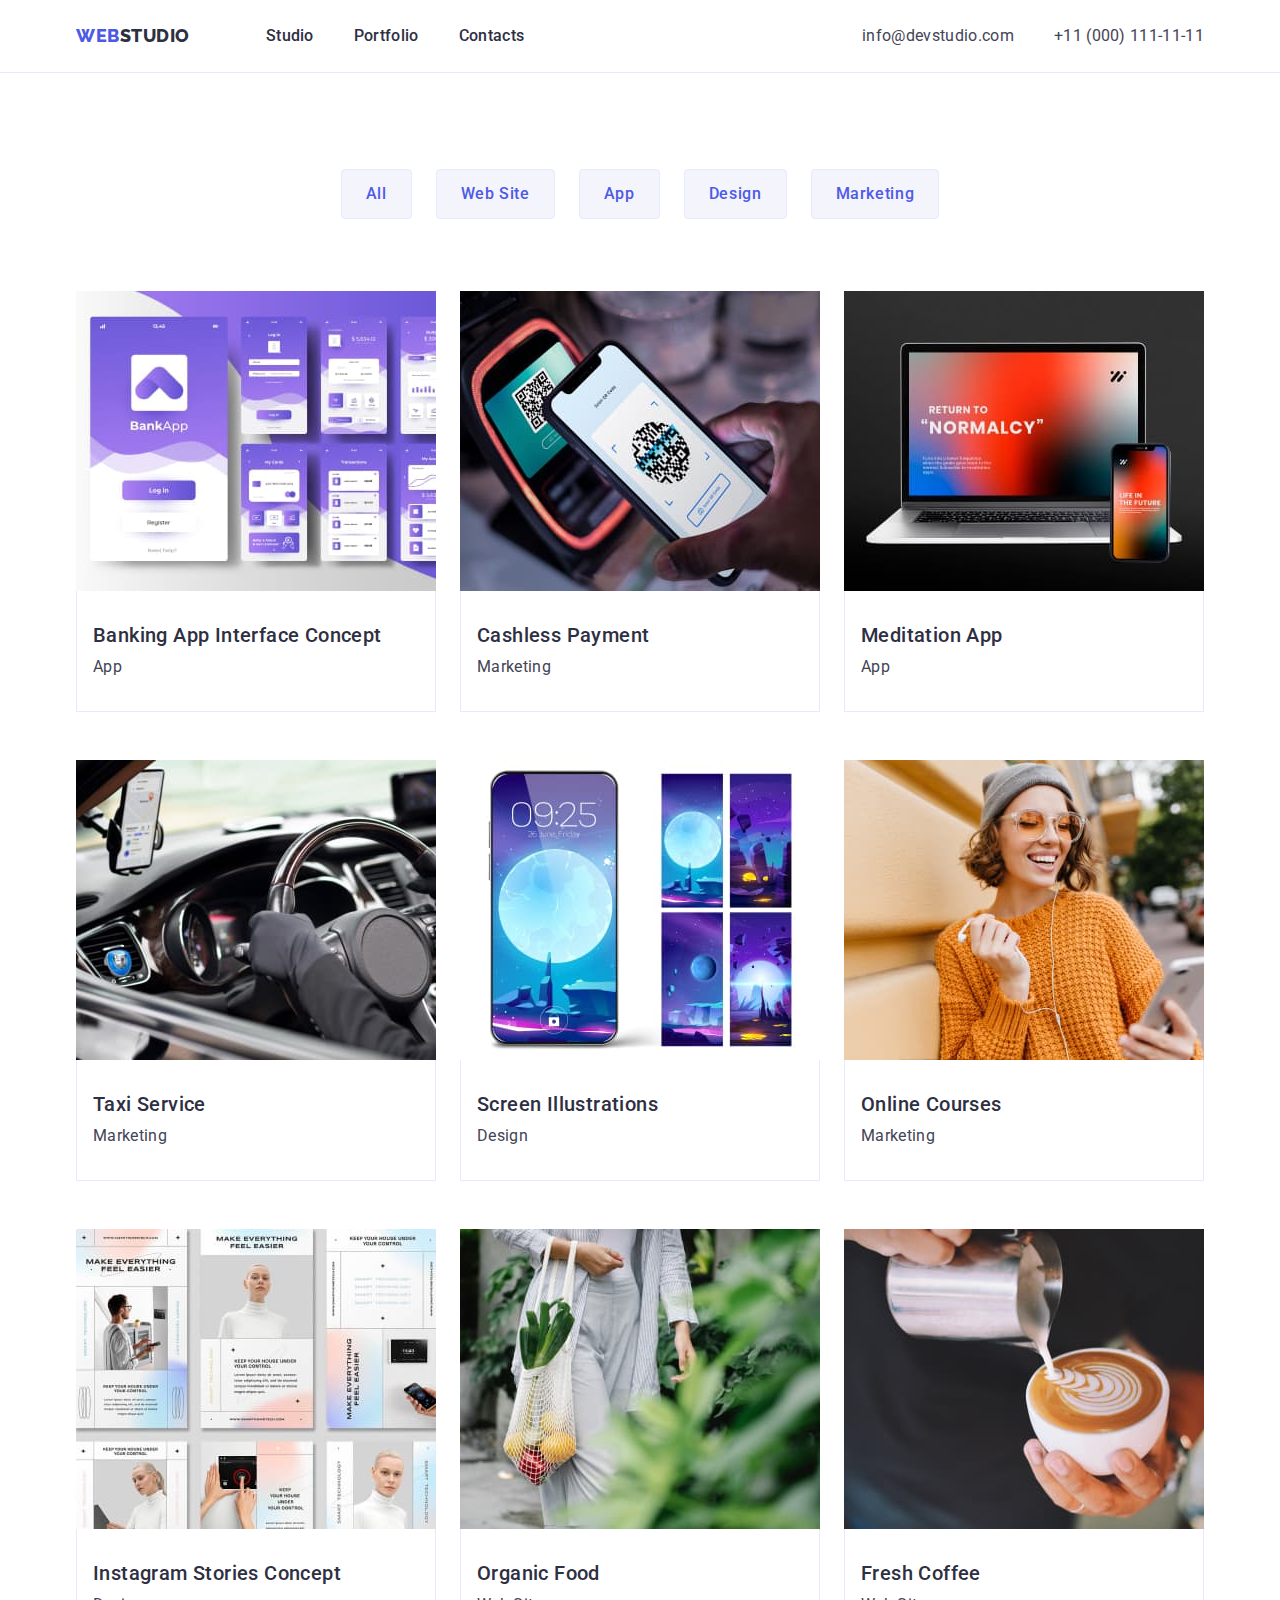
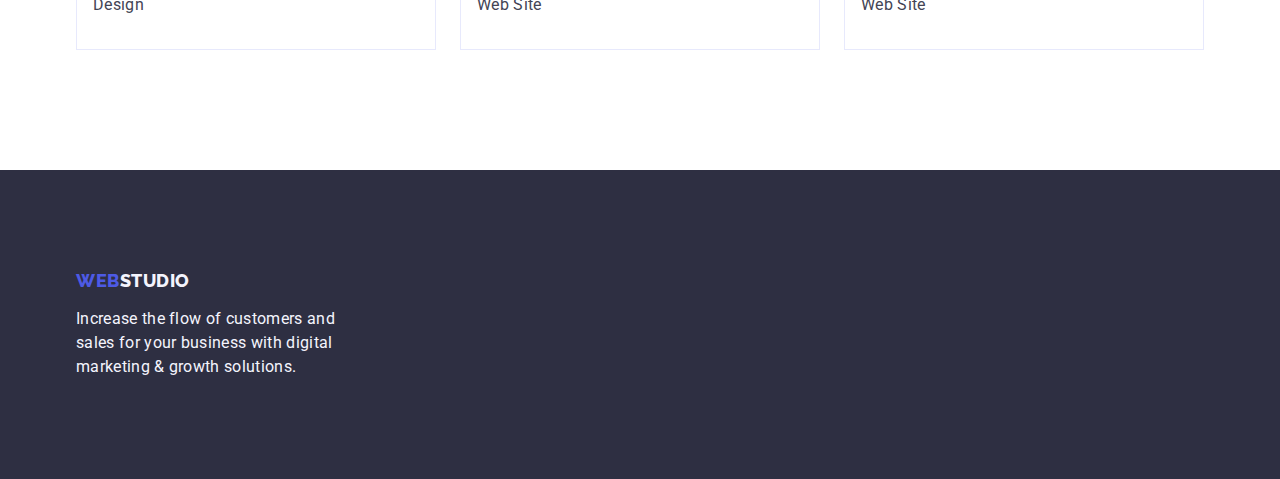
==== portfolio.html @ 74754044 "start" ====
<!DOCTYPE html>
<html lang="en">
  <head>
    <meta charset="UTF-8" />
    <meta http-equiv="X-UA-Compatible" content="IE=edge" />
    <meta name="viewport" content="width=device-width, initial-scale=1.0" />
    <title>Portfolio</title>
    <link
      href="https://cdn.jsdelivr.net/npm/modern-normalize@2.0.0/modern-normalize.min.css"
      rel="stylesheet"
    />
    <link rel="stylesheet" href="./css/styles.css" />
    <link rel="preconnect" href="https://fonts.googleapis.com" />
    <link rel="preconnect" href="https://fonts.gstatic.com" crossorigin />
    <link
      href="https://fonts.googleapis.com/css2?family=Raleway:wght@800&family=Roboto:wght@400;500;700;900&display=swap"
      rel="stylesheet"
    />
  </head>

  <body>
    <header class="folio">
      <div class="container folio-container">
        <!-- top line -->
        <nav class="folio-nav">
          <a class="folio-logo link" href="./index.html">
            Web<span class="folio-st">Studio</span></a
          >
          <ul class="folio-menu list">
            <li class="folio-menu-item">
              <a class="folio-menu-link link" href="./index.html">Studio </a>
            </li>
            <li class="folio-menu-item">
              <a class="folio-menu-link link" href="./portfolio.html"
                >Portfolio
              </a>
            </li>
            <li class="folio-menu-item">
              <a class="folio-menu-link link" href="">Contacts </a>
            </li>
          </ul>
        </nav>
        <!-- contacts -->
        <address class="folio-add">
          <ul class="folio-add-list list">
            <li class="folio-add-item">
              <a class="folio-add-link link" href="mailto:info@devstudio.com"
                >info@devstudio.com
              </a>
            </li>
            <li class="folio-add-item">
              <a class="folio-add-link link" href="tel:+110001111111"
                >+11 (000) 111-11-11
              </a>
            </li>
          </ul>
        </address>
      </div>
    </header>

    <main>
      <section class="menu">
        <div class="container">
          <!-- Filters -->

          <h1 class="visually-hidden">Filters</h1>

          <ul class="menu-list-bt list">
            <li class="menu-item-bt">
              <button class="menu-bt" type="button">All</button>
            </li>
            <li class="menu-item-bt">
              <button class="menu-bt" type="button">Web Site</button>
            </li>
            <li class="menu-item-bt">
              <button class="menu-bt" type="button">App</button>
            </li>
            <li class="menu-item-bt">
              <button class="menu-bt" type="button">Design</button>
            </li>
            <li class="menu-item-bt">
              <button class="menu-bt" type="button">Marketing</button>
            </li>
          </ul>
          <ul class="menu-list list">
            <!-- row1 -->
            <li class="menu-item">
              <a class="menu-link link" href="./app">
                <img
                  src="./images/portfolio/img.jpg"
                  alt="Banking App Interface Concept"
                  width="360"
                />
                <div class="container-block">
                  <h2 class="menu-title">Banking App Interface Concept</h2>
                  <p class="menu-text">App</p>
                </div>
              </a>
            </li>
            <li class="menu-item">
              <a class="menu-link link" href="./marketing">
                <img
                  src="./images/portfolio/payment.jpg"
                  alt="Cashless Payment"
                  width="360"
                />
                <div class="container-block">
                  <h2 class="menu-title">Cashless Payment</h2>
                  <p class="menu-text">Marketing</p>
                </div>
              </a>
            </li>
            <li class="menu-item">
              <a class="menu-link link" href="./app">
                <img
                  src="./images/portfolio/meditation_app.jpg"
                  alt="Meditation App"
                  width="360"
                  height="420"
                />
                <div class="container-block">
                  <h2 class="menu-title">Meditation App</h2>
                  <p class="menu-text">App</p>
                </div>
              </a>
            </li>

            <!-- row2 -->
            <li class="menu-item">
              <a class="menu-link link" href="./marketing">
                <img
                  src="./images/portfolio/service.jpg"
                  alt="Taxi Service"
                  width="360"
                  height="420"
                />
                <div class="container-block">
                  <h2 class="menu-title">Taxi Service</h2>
                  <p class="menu-text">Marketing</p>
                </div>
              </a>
            </li>
            <li class="menu-item">
              <a class="menu-link link" href="./design">
                <img
                  src="./images/portfolio/screen.jpg"
                  alt="Screen Illustrations"
                  width="360"
                  height="420"
                />
                <div class="container-block">
                  <h2 class="menu-title">Screen Illustrations</h2>
                  <p class="menu-text">Design</p>
                </div>
              </a>
            </li>
            <li class="menu-item">
              <a class="menu-link link" href="./marketing">
                <img
                  src="./images/portfolio/online.jpg"
                  alt="Online Courses"
                  width="360"
                  height="420"
                />
                <div class="container-block">
                  <h2 class="menu-title">Online Courses</h2>
                  <p class="menu-text">Marketing</p>
                </div>
              </a>
            </li>

            <!-- row3 -->
            <li class="menu-item">
              <a class="menu-link link" href="./desing">
                <img
                  src="./images/portfolio/insta.jpg"
                  alt="Instagram Stories Concept"
                  width="360"
                  height="420"
                />
                <div class="container-block">
                  <h2 class="menu-title">Instagram Stories Concept</h2>
                  <p class="menu-text">Design</p>
                </div>
              </a>
            </li>
            <li class="menu-item">
              <a class="menu-link link" href="./web_site">
                <img
                  src="./images/portfolio/organic_food.jpg"
                  alt="Organic Food"
                  width="360"
                  height="420"
                />
                <div class="container-block">
                  <h2 class="menu-title">Organic Food</h2>
                  <p class="menu-text">Web Site</p>
                </div>
              </a>
            </li>
            <li class="menu-item">
              <a class="menu-link link" href="./web_site">
                <img
                  src="./images/portfolio/coffee.jpg"
                  alt="Fresh Coffee"
                  width="360"
                  height="420"
                />
                <div class="container-block">
                  <h2 class="menu-title">Fresh Coffee</h2>
                  <p class="menu-text">Web Site</p>
                </div>
              </a>
            </li>
          </ul>
        </div>
      </section>
    </main>

    <footer class="footer">
      <div class="container">
        <a class="footer-logo link" href="./index.html">
          Web<span class="footer-st">Studio</span></a
        >
        <p class="footer-text">
          Increase the flow of customers and sales for your business with
          digital marketing & growth solutions.
        </p>
      </div>
    </footer>
  </body>
</html>
---- css/styles.css ----
body {
  font-family: 'Roboto', sans-serif;
  color: var(--color-text);
  background-color: var(--back-color);
}

:root {
  --text-logo: #4d5ae5;
  --color-nav: #2e2f42;
  --color-text: #434455;
  --back-color: #ffffff;
  --back-second-color: #2e2f42;
  --color-footer: #f4f4fd;
  --color-button: #404bbf;
  --color-standard-border: #e7e9fc;
}

/*! --------Header----------- */
.header-logo {
  font-family: 'Raleway', sans-serif;
  font-weight: 800;
  font-size: 18px;
  line-height: 1.17;
  letter-spacing: 0.03em;
  text-transform: uppercase;
  color: var(--text-logo);
}

p,
h1,
h2,
h3,
h4,
h5,
h6 {
  margin: 0;
}

.container {
  width: 100%;
  max-width: 1158px;
  margin: 0 auto;
  padding: 0 15px;
}

ul {
  margin-top: 0;
  margin-bottom: 0;
  padding-left: 0;
}

img {
  display: block;
  max-width: 100%;
  height: auto;
}

.visually-hidden {
  position: absolute;
  width: 1px;
  height: 1px;
  margin: -1px;
  border: 0;
  padding: 0;
  white-space: nowrap;
  clip-path: inset(100%);
  clip: rect(0 0 0 0);
  overflow: hidden;
}

.link {
  text-decoration: none;
}

.header-logo span {
  color: var(--color-nav);
}

.list {
  list-style: none;
}

.header {
  border: 1px solid var(--color-standard-border);
}

.header-nav {
  display: flex;
  align-items: center;
  flex-grow: 1;
}

.header-container {
  display: flex;
  align-items: center;
}

.header-logo {
  margin-right: 76px;
  display: block;
}

.header-menu {
  display: flex;
  gap: 40px;
}

.header-menu-link {
  font-weight: 500;
  font-size: 16px;
  line-height: 1.5;
  letter-spacing: 0.02em;
  color: var(--color-nav);
  padding: 24px 0;
  display: block;
}
.header-menu-link:hover,
.header-menu-link:focus {
  color: var(--color-button);
}
/*! --------------ADDRESS---------------- */
.header-add {
  font-style: normal;
  margin-left: auto;
}

.header-add-list {
  display: flex;
  gap: 40px;
}

.header-add-link {
  font-size: 16px;
  line-height: 1.5;
  letter-spacing: 0.02em;
  color: var(--color-text);
  padding: 24px 0;
  display: block;
}

.header-add-link:hover,
.header-add-link:focus {
  color: var(--color-button);
}

/*! --------------HERO---------------- */
.hero {
  background-color: var(--back-second-color);
  padding: 188px 0;
}

.hero-title {
  font-size: 56px;
  line-height: 1.07;
  font-weight: 700;
  text-align: center;
  letter-spacing: 0.02em;
  color: var(--back-color);
  margin-right: auto;
  margin-left: auto;
  max-width: 496px;
  margin-bottom: 48px;
}

.hero-bt {
  background-color: var(--text-logo);
  font-family: 'Roboto', sans-serif;
  font-weight: 500;
  font-size: 16px;
  line-height: 1.5;
  letter-spacing: 0.04em;
  color: var(--back-color);
  cursor: pointer;
  margin: 0 auto;
  display: block;
  min-width: 169px;
  height: 56px;
  border-radius: 4px;
  border: none;
}

.hero-bt:hover,
.hero-bt:focus {
  background-color: var(--color-button);
}

/*! --------------SECTION1---------------- */

.table {
  padding: 120px 0;
}

.table-item {
  width: calc((100% - 72px) / 4);
}

.table-list {
  display: flex;
  gap: 24px;
}

.table-title {
  font-weight: 500;
  font-size: 20px;
  line-height: 1.2;
  letter-spacing: 0.02em;
  color: var(--color-nav);
  margin-bottom: 8px;
}

.table-text {
  font-size: 16px;
  line-height: 1.5;
  letter-spacing: 0.02em;
}

/*! --------------SECTION2---------------- */

.work {
  padding-bottom: 120px;
}

.work-list {
  font-size: 36px;
  line-height: 1.11;
  text-align: center;
  letter-spacing: 0.02em;
  text-transform: capitalize;
  color: var(--color-nav);
  display: flex;
  flex-direction: column;
  align-items: flex-start;
  padding: 0px;
  width: calc(100%-48px) / 3;
}

.work-im {
  display: flex;
  flex-wrap: wrap;
  gap: 24px;
}

.work-title {
  font-size: 36px;
  line-height: 1.11;
  text-align: center;
  letter-spacing: 0.02em;
  text-transform: capitalize;
  color: var(--color-nav);
  display: block;
  margin-bottom: 72px;
}

/*! --------------SECTION3---------------- */

.team {
  background-color: var(--color-footer);
  padding: 120px 0;
}

.team-list {
  display: flex;
  gap: 24px;
}

.container-card {
  padding: 32px 16px;
}

.team-title {
  font-size: 36px;
  line-height: 1.11;
  text-align: center;
  letter-spacing: 0.02em;
  text-transform: capitalize;
  color: var(--color-nav);
  margin-bottom: 72px;
}
.team-item {
  background-color: var(--back-color);
  width: calc(100% - 72px) / 4;
  border-radius: 0px 0px 4px 4px;
}
.team-subtitle {
  font-weight: 500;
  font-size: 20px;
  line-height: 1.2;
  letter-spacing: 0.02em;
  color: var(--color-nav);
  text-align: center;
  margin-bottom: 8px;
}
.team-text {
  font-size: 16px;
  line-height: 1.5;
  letter-spacing: 0.02em;
  text-align: center;
}

/*! --------------FOOTER---------------- */
.footer {
  background-color: var(--back-second-color);
  padding: 100px 0;
}
.footer-logo {
  font-family: 'Raleway', sans-serif;
  font-weight: 800;
  font-size: 18px;
  line-height: 1.17;
  letter-spacing: 0.03em;
  text-transform: uppercase;
  color: var(--text-logo);
  display: inline-block;
  margin-bottom: 16px;
}

.footer-logo span {
  color: var(--color-footer);
}

.footer-text {
  line-height: 1.5;
  color: var(--color-footer);
  letter-spacing: 0.02em;
  max-width: 264px;
}
/*! --------------PORTFOLIO---------------- */

/*! --------------PORTFOLIO HEADER---------------- */

.folio {
  border-bottom: 1px solid var(--color-standard-border);
}

.folio-container {
  padding: 0 15px;
  width: 1158px;
  margin: 0 auto;
  display: flex;
}

.folio-nav {
  display: flex;
  align-items: center;
  flex-grow: 1;
}

.folio-logo {
  font-family: 'Raleway', sans-serif;
  font-weight: 800;
  font-size: 18px;
  line-height: 1.17;
  letter-spacing: 0.03em;
  text-transform: uppercase;
  color: var(--text-logo);
  margin-right: 76px;
  display: block;
}

.folio-logo span {
  color: var(--color-nav);
}

.folio-menu {
  display: flex;
  gap: 40px;
}

.folio-menu-link {
  font-weight: 500;
  font-size: 16px;
  line-height: 1.5;
  letter-spacing: 0.02em;
  color: var(--color-nav);
  display: block;
  padding: 24px 0;
}

.folio-menu-link:hover,
.folio-menu-link:focus {
  color: var(--color-button);
}

.folio-add {
  display: flex;
  font-style: normal;
  margin-left: 0;
}

.folio-add-list {
  display: flex;
  gap: 40px;
}

.folio-add-link {
  font-size: 16px;
  line-height: 1.5;
  letter-spacing: 0.02em;
  color: var(--color-text);
  display: block;
  padding: 24px 0;
}

.folio-add-link:hover,
.folio-add-link:focus {
  color: var(--color-button);
}

/*! --------------PORTFOLIO FILTERS---------------- */
.menu {
  padding-top: 96px;
  padding-bottom: 120px;
}

.menu-list-bt {
  display: flex;
  justify-content: center;
  margin-bottom: 72px;
  gap: 24px;
}

.menu-bt {
  font-family: 'Roboto', sans-serif;
  font-weight: 500;
  font-size: 16px;
  line-height: 1.5;
  letter-spacing: 0.04em;
  color: var(--text-logo);
  background-color: var(--color-footer);
  cursor: pointer;
  padding: 12px 24px;
  border: 1px solid var(--color-standard-border);
  border-radius: 4px;
}

.menu-bt:hover,
.menu-bt:focus {
  color: var(--back-color);
  background-color: var(--color-button);
  border: 1px solid transparent;
}
/*! --------------PORTFOLIO ROW---------------- */

.menu-list {
  display: flex;
  flex-wrap: wrap;
  column-gap: 24px;
  row-gap: 48px;
}

.menu-item {
  width: calc(100%-48px) / 3;
}

.menu-title {
  font-weight: 500;
  font-size: 20px;
  line-height: 1.2;
  letter-spacing: 0.02em;
  color: var(--color-nav);
  margin-bottom: 8px;
}
.menu-text {
  font-size: 16px;
  line-height: 1.5;
  letter-spacing: 0.02em;
  color: var(--color-text);
}

.container-block {
  padding: 32px 16px;
  border: 1px solid var(--color-standard-border);
  border-top: none;
}
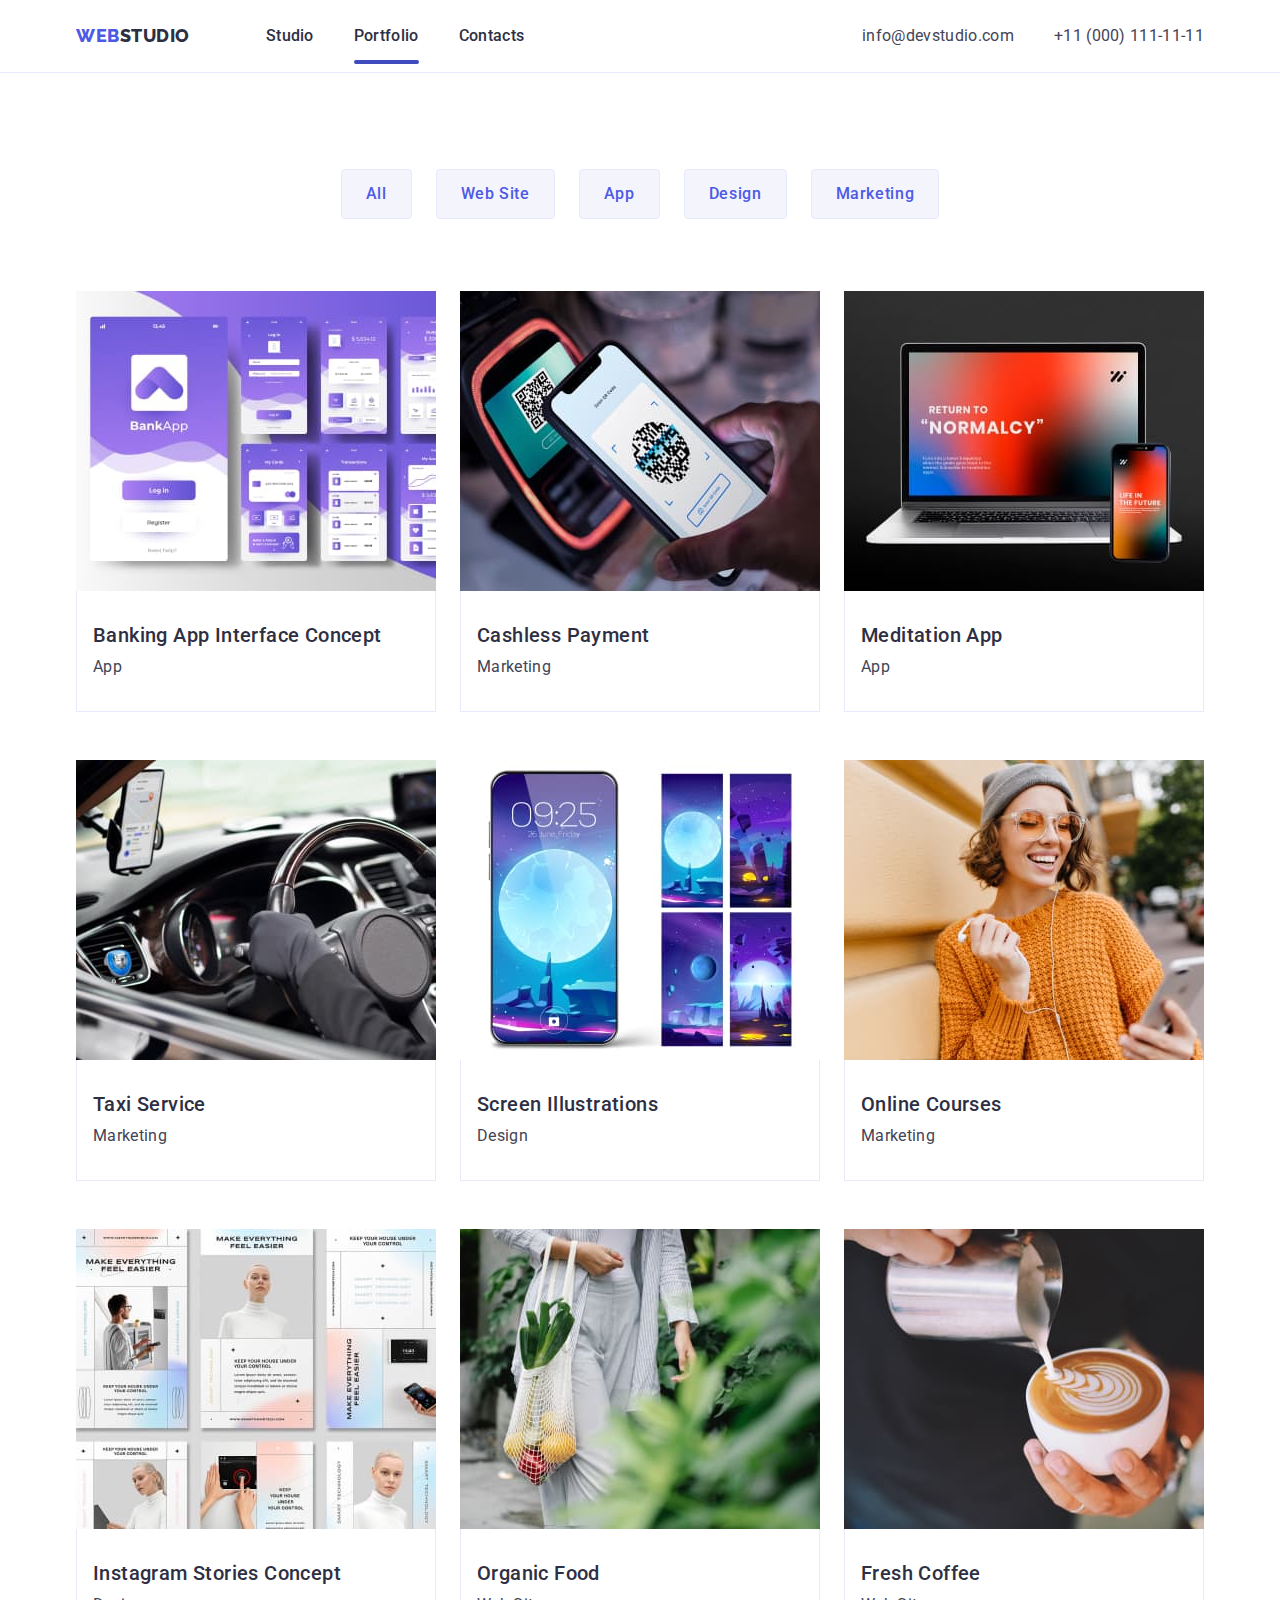
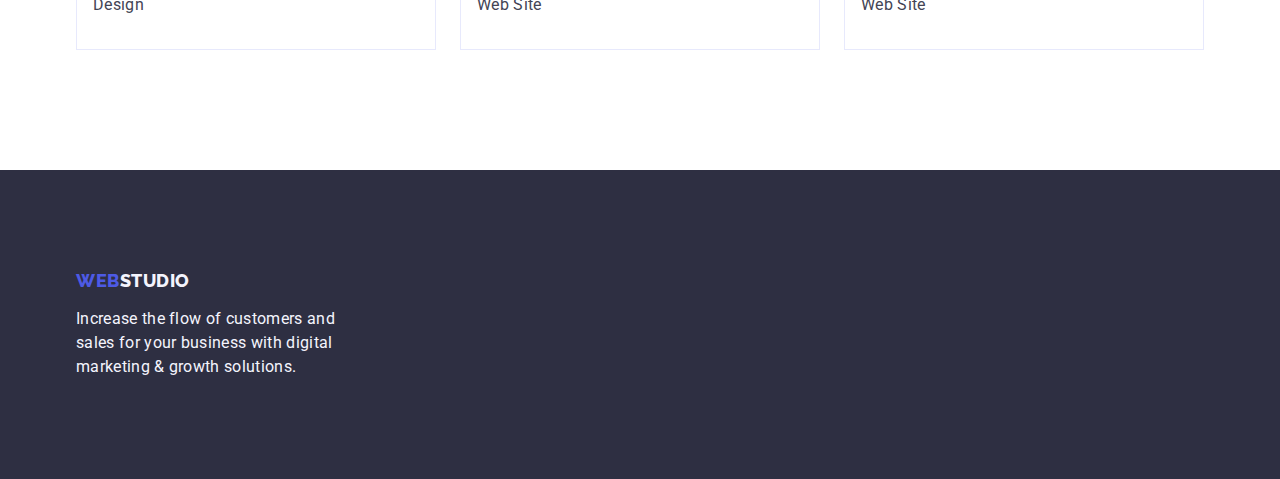
==== commit 6e1acbed: "update" ====
--- a/portfolio.html
+++ b/portfolio.html
@@ -31,7 +31,7 @@
               <a class="folio-menu-link link" href="./index.html">Studio </a>
             </li>
             <li class="folio-menu-item">
-              <a class="folio-menu-link link" href="./portfolio.html"
+              <a class="folio-menu-link current link" href="./portfolio.html"
                 >Portfolio
               </a>
             </li>
@@ -98,16 +98,26 @@
               </a>
             </li>
             <li class="menu-item">
+              <div class="menu-block-cover">
               <a class="menu-link link" href="./marketing">
                 <img
                   src="./images/portfolio/payment.jpg"
                   alt="Cashless Payment"
                   width="360"
                 />
+                 <div class="menu-cover">
+                  <p class="menu-cover-text">
+                    14 Stylish and User-Friendly App Design Concepts · Task
+                    Manager App · Calorie Tracker App · Exotic Fruit Ecommerce
+                    App · Cloud Storage App
+                  </p>
+                </div>
+                </div>
                 <div class="container-block">
                   <h2 class="menu-title">Cashless Payment</h2>
                   <p class="menu-text">Marketing</p>
                 </div>
+              
               </a>
             </li>
             <li class="menu-item">
--- a/css/styles.css
+++ b/css/styles.css
@@ -105,6 +105,21 @@
   gap: 40px;
 }
 
+.current {
+  position: relative;
+}
+
+.current::after {
+  content: '';
+  width: 100%;
+  height: 4px;
+  background-color: var(--color-button);
+  position: absolute;
+  border-radius: 2px;
+  left: 0;
+  bottom: 8px;
+}
+
 .header-menu-link {
   font-weight: 500;
   font-size: 16px;
@@ -113,6 +128,7 @@
   color: var(--color-nav);
   padding: 24px 0;
   display: block;
+  transition: color 250ms cubic-bezier(0.4, 0, 0.2, 1);
 }
 .header-menu-link:hover,
 .header-menu-link:focus {
@@ -136,6 +152,7 @@
   color: var(--color-text);
   padding: 24px 0;
   display: block;
+  transition: color 250ms cubic-bezier(0.4, 0, 0.2, 1);
 }
 
 .header-add-link:hover,
@@ -147,6 +164,15 @@
 .hero {
   background-color: var(--back-second-color);
   padding: 188px 0;
+  background-image: linear-gradient(
+      to bottom,
+      rgba(46, 47, 66, 0.7),
+      rgba(46, 47, 66, 0.7)
+    ),
+    url(../images/office.jpg);
+  background-repeat: no-repeat;
+  background-position: center;
+  background-size: cover;
 }
 
 .hero-title {
@@ -177,6 +203,7 @@
   height: 56px;
   border-radius: 4px;
   border: none;
+  transition: color 250ms cubic-bezier(0.4, 0, 0.2, 1);
 }
 
 .hero-bt:hover,
@@ -280,6 +307,8 @@
   background-color: var(--back-color);
   width: calc(100% - 72px) / 4;
   border-radius: 0px 0px 4px 4px;
+  box-shadow: 0px 1px 6px rgba(46, 47, 66, 0.08),
+    0px 1px 1px rgba(46, 47, 66, 0.16), 0px 2px 1px rgba(46, 47, 66, 0.08);
 }
 .team-subtitle {
   font-weight: 500;
@@ -295,6 +324,51 @@
   line-height: 1.5;
   letter-spacing: 0.02em;
   text-align: center;
+}
+
+/* !----------------CUSTOMERS----------- */
+.customers {
+  padding: 120px 0;
+}
+
+.customers-title {
+  font-size: 36px;
+  line-height: 1.11;
+  text-align: center;
+  letter-spacing: 0.02em;
+  text-transform: capitalize;
+  color: var(--color-nav);
+  margin-bottom: 72px;
+}
+
+.customers-link {
+  border: 1px solid #8e8f99;
+  color: #8e8f99;
+  display: flex;
+  justify-items: center;
+  width: 100%;
+  height: 100%;
+  padding: 16px 32px;
+}
+
+.customers-list {
+  gap: 24px;
+  display: flex;
+}
+
+.customers-item {
+  width: calc((100% - 120px) / 6);
+  display: inline-block;
+  height: 88px;
+}
+
+.customers-icons {
+  fill: currentColor;
+}
+
+.customers-link:hover {
+  border-color: var(--color-button);
+  color: var(--color-button);
 }
 
 /*! --------------FOOTER---------------- */
@@ -310,7 +384,7 @@
   letter-spacing: 0.03em;
   text-transform: uppercase;
   color: var(--text-logo);
-  display: inline-block;
+  display: block;
   margin-bottom: 16px;
 }
 
@@ -323,6 +397,46 @@
   color: var(--color-footer);
   letter-spacing: 0.02em;
   max-width: 264px;
+}
+
+.footer-container {
+  display: flex;
+  height: 80px;
+  align-items: center;
+  margin-left: 120px;
+}
+
+.footer-subtitle {
+  font-weight: 500;
+  font-size: 16px;
+  line-height: 1.5;
+  letter-spacing: 0.02em;
+  padding-bottom: 16px;
+  color: var(--back-color);
+  margin-bottom: 16px;
+}
+.footer-list {
+  display: flex;
+  flex-direction: row;
+  align-items: flex-start;
+  padding: 0px;
+  gap: 16px;
+}
+
+.footer-items {
+  border-radius: 50%;
+  background-color: var(--text-logo);
+  padding-right: 16px;
+  width: 40px;
+  height: 40px;
+}
+.footer-icons {
+  width: 100%;
+  height: 100%;
+}
+
+.footer-icon {
+  padding: 8px;
 }
 /*! --------------PORTFOLIO---------------- */
 
@@ -374,6 +488,7 @@
   color: var(--color-nav);
   display: block;
   padding: 24px 0;
+  transition: color 250ms cubic-bezier(0.4, 0, 0.2, 1);
 }
 
 .folio-menu-link:hover,
@@ -399,6 +514,7 @@
   color: var(--color-text);
   display: block;
   padding: 24px 0;
+  transition: color 250ms cubic-bezier(0.4, 0, 0.2, 1);
 }
 
 .folio-add-link:hover,
@@ -431,6 +547,7 @@
   padding: 12px 24px;
   border: 1px solid var(--color-standard-border);
   border-radius: 4px;
+  transition: color 250ms cubic-bezier(0.4, 0, 0.2, 1);
 }
 
 .menu-bt:hover,
@@ -438,6 +555,8 @@
   color: var(--back-color);
   background-color: var(--color-button);
   border: 1px solid transparent;
+  box-shadow: 0px 3px 1px rgba(0, 0, 0, 0.1), 0px 2px 1px rgba(0, 0, 0, 0.08),
+    0px 2px 2px rgba(0, 0, 0, 0.12);
 }
 /*! --------------PORTFOLIO ROW---------------- */
 
@@ -452,6 +571,11 @@
   width: calc(100%-48px) / 3;
 }
 
+.menu-item:hover {
+  box-shadow: 0px 3px 1px rgba(0, 0, 0, 0.1), 0px 2px 1px rgba(0, 0, 0, 0.08),
+    0px 2px 2px rgba(0, 0, 0, 0.12);
+}
+
 .menu-title {
   font-weight: 500;
   font-size: 20px;
@@ -465,6 +589,33 @@
   line-height: 1.5;
   letter-spacing: 0.02em;
   color: var(--color-text);
+}
+
+.menu-item:hover .menu-cover {
+  transform: translate(0);
+}
+
+.menu-block-cover {
+  position: relative;
+  overflow: hidden;
+}
+
+.menu-cover {
+  position: absolute;
+  background-color: var(--text-logo);
+  top: 0;
+  left: 0;
+  height: 100%;
+  transform: translateY(100%);
+  transition: transform 250ms cubic-bezier(0.4, 0, 0.2, 1);
+}
+
+.menu-cover-text {
+  font-size: 16px;
+  line-height: 1.5;
+  letter-spacing: 0.02em;
+  color: var(--color-footer);
+  padding: 40px 32px 164px;
 }
 
 .container-block {
@@ -472,3 +623,54 @@
   border: 1px solid var(--color-standard-border);
   border-top: none;
 }
+
+.backdrop {
+  width: 100%;
+  height: 100%;
+  background-color: rgba(46, 47, 66, 0.4);
+  position: fixed;
+  top: 0;
+  transition: opacity 250ms cubic-bezier(0.4, 0, 0.2, 1),
+    visibility 250ms cubic-bezier(0.4, 0, 0.2, 1);
+}
+
+.modal {
+  background-color: #fcfcfc;
+  box-shadow: 0px 1px 1px rgba(0, 0, 0, 0.14), 0px 1px 3px rgba(0, 0, 0, 0.12),
+    0px 2px 1px rgba(0, 0, 0, 0.2);
+  border-radius: 4px;
+  width: 408px;
+  min-height: 584px;
+  top: 50%;
+  left: 50%;
+  position: absolute;
+  transform: translate(-50%, -50%) scale(1);
+  transition: transform 250ms cubic-bezier(0.4, 0, 0.2, 1);
+}
+
+.modal-bt {
+  width: 24px;
+  height: 24px;
+  border: 1px solid rgba(0, 0, 0, 0.1);
+  background-color: #e7e9fc;
+  border-radius: 50%;
+  position: absolute;
+  right: 24px;
+  top: 24px;
+  cursor: pointer;
+}
+
+.modal-icon {
+  width: 8px;
+  height: 8px;
+}
+
+.is-hidden {
+  visibility: hidden;
+  opacity: 0;
+  pointer-events: none;
+}
+
+.backdrop.is-hidden .modal {
+  transform: translate(-50%, -50%) scale(0);
+}
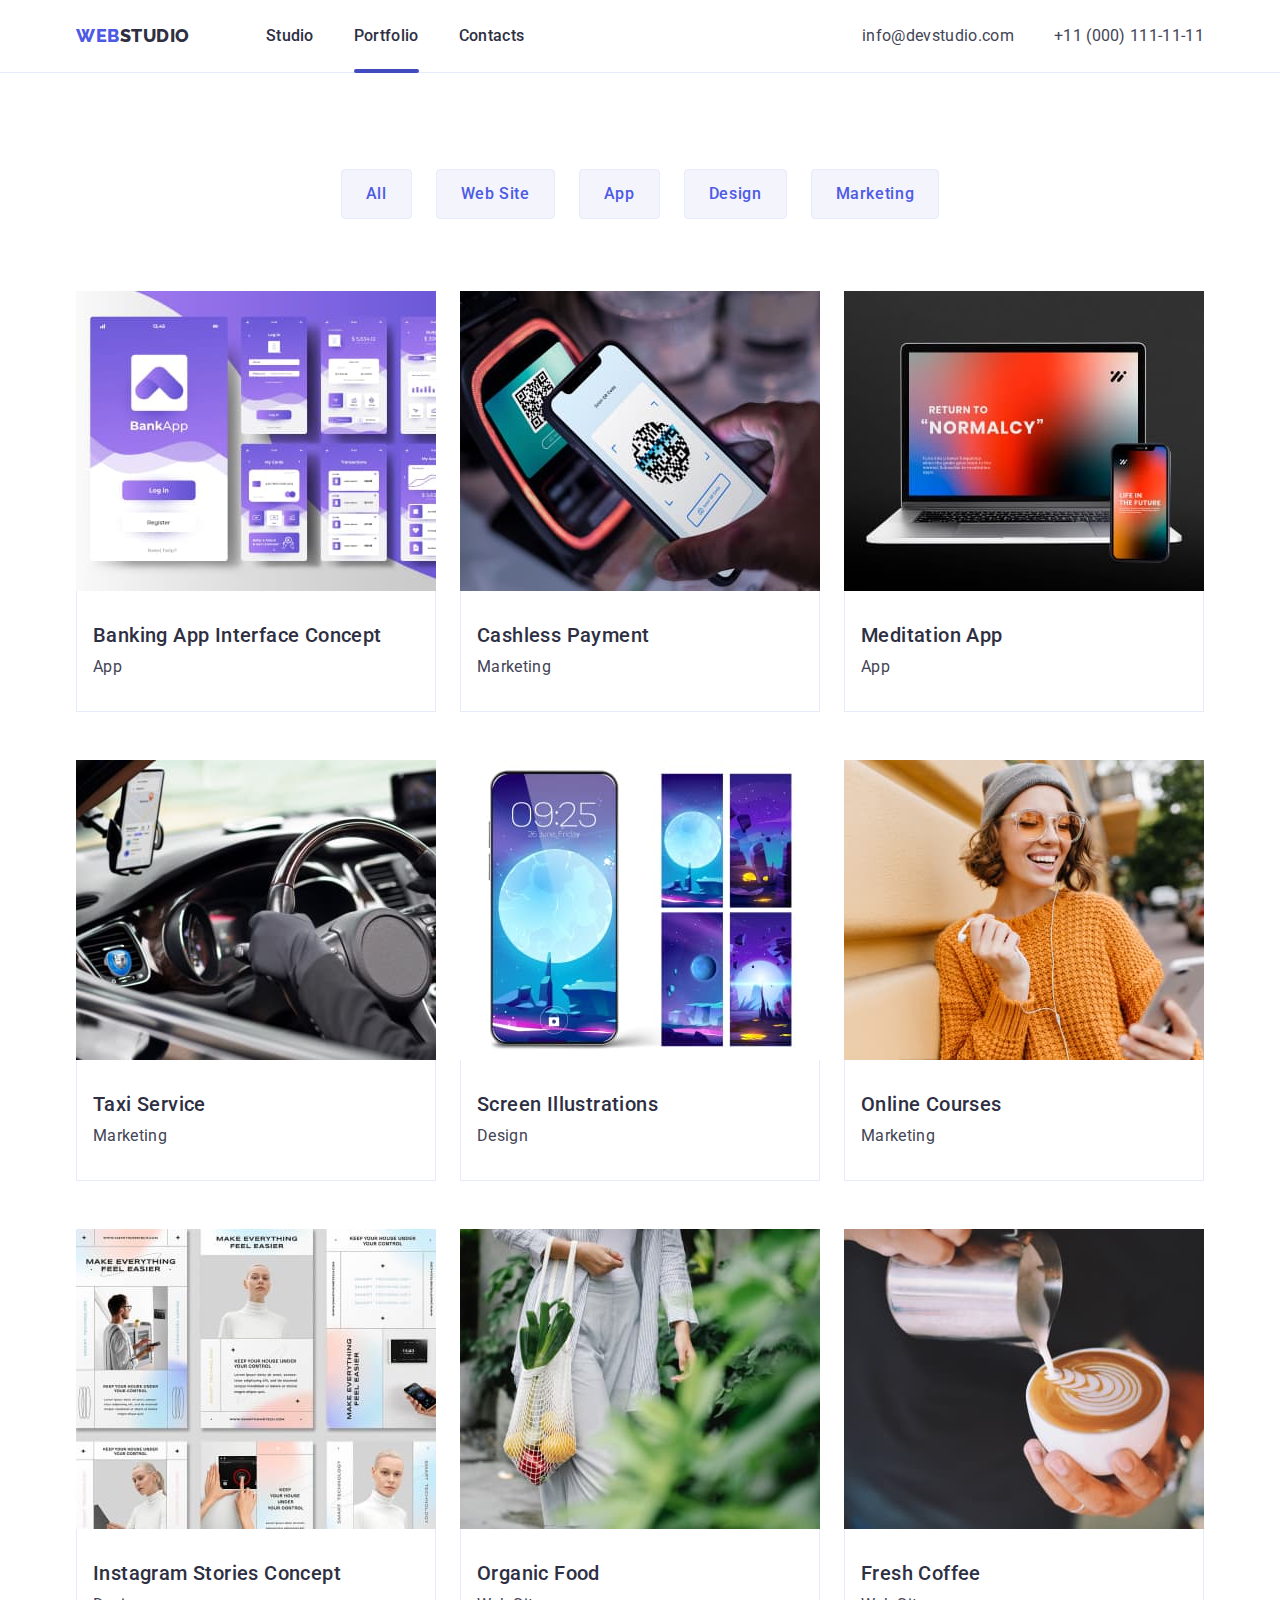
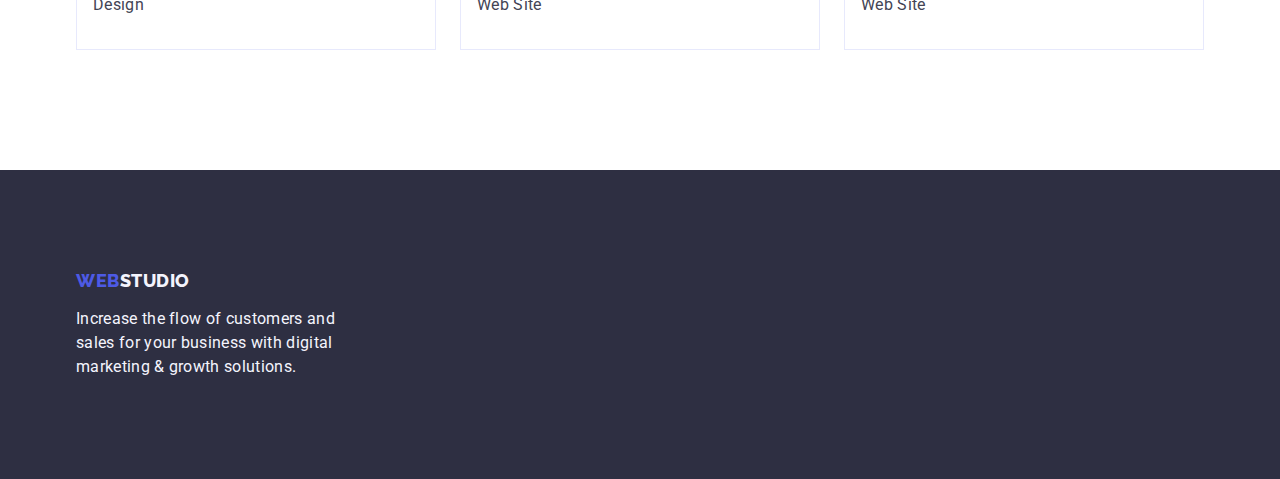
==== commit 75c41a68: "update index" ====
--- a/portfolio.html
+++ b/portfolio.html
@@ -99,26 +99,25 @@
             </li>
             <li class="menu-item">
               <div class="menu-block-cover">
-              <a class="menu-link link" href="./marketing">
-                <img
-                  src="./images/portfolio/payment.jpg"
-                  alt="Cashless Payment"
-                  width="360"
-                />
-                 <div class="menu-cover">
-                  <p class="menu-cover-text">
-                    14 Stylish and User-Friendly App Design Concepts · Task
-                    Manager App · Calorie Tracker App · Exotic Fruit Ecommerce
-                    App · Cloud Storage App
-                  </p>
-                </div>
-                </div>
-                <div class="container-block">
-                  <h2 class="menu-title">Cashless Payment</h2>
-                  <p class="menu-text">Marketing</p>
-                </div>
-              
-              </a>
+                <a class="menu-link link" href="./marketing">
+                  <img
+                    src="./images/portfolio/payment.jpg"
+                    alt="Cashless Payment"
+                    width="360"
+                  />
+                  <div class="menu-cover">
+                    <p class="menu-cover-text">
+                      14 Stylish and User-Friendly App Design Concepts · Task
+                      Manager App · Calorie Tracker App · Exotic Fruit Ecommerce
+                      App · Cloud Storage App
+                    </p>
+                  </div>
+                  <div class="container-block">
+                    <h2 class="menu-title">Cashless Payment</h2>
+                    <p class="menu-text">Marketing</p>
+                  </div>
+                </a>
+              </div>
             </li>
             <li class="menu-item">
               <a class="menu-link link" href="./app">
--- a/css/styles.css
+++ b/css/styles.css
@@ -13,6 +13,7 @@
   --color-footer: #f4f4fd;
   --color-button: #404bbf;
   --color-standard-border: #e7e9fc;
+  --color-icon: #8e8f99;
 }
 
 /*! --------Header----------- */
@@ -82,6 +83,8 @@
 
 .header {
   border: 1px solid var(--color-standard-border);
+  box-shadow: 0px 2px 1px rgba(46, 47, 66, 0.08),
+    0px 1px 1px rgba(46, 47, 66, 0.16), 0px 1px 6px rgba(46, 47, 66, 0.08);
 }
 
 .header-nav {
@@ -107,6 +110,7 @@
 
 .current {
   position: relative;
+  color: var(--color-button);
 }
 
 .current::after {
@@ -118,6 +122,7 @@
   border-radius: 2px;
   left: 0;
   bottom: 8px;
+  bottom: -1px;
 }
 
 .header-menu-link {
@@ -173,6 +178,9 @@
   background-repeat: no-repeat;
   background-position: center;
   background-size: cover;
+  max-width: 1440px;
+  margin-left: auto;
+  margin-right: auto;
 }
 
 .hero-title {
@@ -203,7 +211,7 @@
   height: 56px;
   border-radius: 4px;
   border: none;
-  transition: color 250ms cubic-bezier(0.4, 0, 0.2, 1);
+  transition: background-color 250ms cubic-bezier(0.4, 0, 0.2, 1);
 }
 
 .hero-bt:hover,
@@ -215,6 +223,17 @@
 
 .table {
   padding: 120px 0;
+}
+
+.table-icons {
+  display: flex;
+  align-items: center;
+  justify-items: center;
+  height: 112px;
+  background-color: var(--color-footer);
+  border-radius: 4px;
+  margin-bottom: 8px;
+  padding: 24px 100px;
 }
 
 .table-item {
@@ -326,6 +345,43 @@
   text-align: center;
 }
 
+.icons-list {
+  display: flex;
+  justify-items: center;
+  gap: 24px;
+}
+
+.icons-list-item {
+  width: 40px;
+  height: 40px;
+  transition: background-color 250ms cubic-bezier(0.4, 0, 0.2, 1);
+}
+
+.icons-link {
+  width: 100%;
+  height: 100%;
+  background-color: var(--text-logo);
+  border-radius: 50%;
+  display: flex;
+  justify-items: center;
+  align-items: center;
+  padding: 12px;
+  margin-left: 16px;
+}
+
+.icons-link:hover,
+.icons-link:focus {
+  background-color: var(--color-button);
+}
+
+.container-icon {
+  fill: var(--color-footer);
+}
+
+.container-icons {
+  padding: 32px 0;
+}
+
 /* !----------------CUSTOMERS----------- */
 .customers {
   padding: 120px 0;
@@ -343,12 +399,13 @@
 
 .customers-link {
   border: 1px solid #8e8f99;
-  color: #8e8f99;
+  color: var(--color-icon);
   display: flex;
   justify-items: center;
   width: 100%;
   height: 100%;
   padding: 16px 32px;
+  border-radius: 4px;
 }
 
 .customers-list {
@@ -358,7 +415,6 @@
 
 .customers-item {
   width: calc((100% - 120px) / 6);
-  display: inline-block;
   height: 88px;
 }
 
@@ -376,6 +432,11 @@
   background-color: var(--back-second-color);
   padding: 100px 0;
 }
+
+.container-logo {
+  margin-right: 120px;
+}
+
 .footer-logo {
   font-family: 'Raleway', sans-serif;
   font-weight: 800;
@@ -402,7 +463,7 @@
 .footer-container {
   display: flex;
   height: 80px;
-  align-items: center;
+  align-items: baseline;
   margin-left: 120px;
 }
 
@@ -417,27 +478,29 @@
 }
 .footer-list {
   display: flex;
-  flex-direction: row;
-  align-items: flex-start;
-  padding: 0px;
   gap: 16px;
 }
 
 .footer-items {
-  border-radius: 50%;
-  background-color: var(--text-logo);
-  padding-right: 16px;
   width: 40px;
   height: 40px;
 }
 .footer-icons {
+  display: flex;
+  justify-items: center;
+  align-items: center;
+  border-radius: 50%;
   width: 100%;
   height: 100%;
-}
-
-.footer-icon {
+  background-color: var(--text-logo);
   padding: 8px;
 }
+
+.footer-icons:hover,
+.footer-icons:focus {
+  background-color: #31d0aa;
+}
+
 /*! --------------PORTFOLIO---------------- */
 
 /*! --------------PORTFOLIO HEADER---------------- */
@@ -623,7 +686,7 @@
   border: 1px solid var(--color-standard-border);
   border-top: none;
 }
-
+/* !---------------Modal-------- */
 .backdrop {
   width: 100%;
   height: 100%;
@@ -658,11 +721,27 @@
   right: 24px;
   top: 24px;
   cursor: pointer;
+  display: flex;
+  justify-items: center;
+  align-items: center;
+  padding: 0;
+  transition: background-color 250ms cubic-bezier(0.4, 0, 0.2, 1),
+    border 250ms cubic-bezier(0.4, 0, 0.2, 1);
+}
+
+.modal-bt:hover,
+.modal-bt:focus {
+  background-color: #404bbf;
+  border: none;
+}
+
+.modal-bt:hover,
+.modal-bt:focus .modal-icon {
+  fill: var(--back-color);
 }
 
 .modal-icon {
-  width: 8px;
-  height: 8px;
+  transition: fill 250ms cubic-bezier(0.4, 0, 0.2, 1);
 }
 
 .is-hidden {
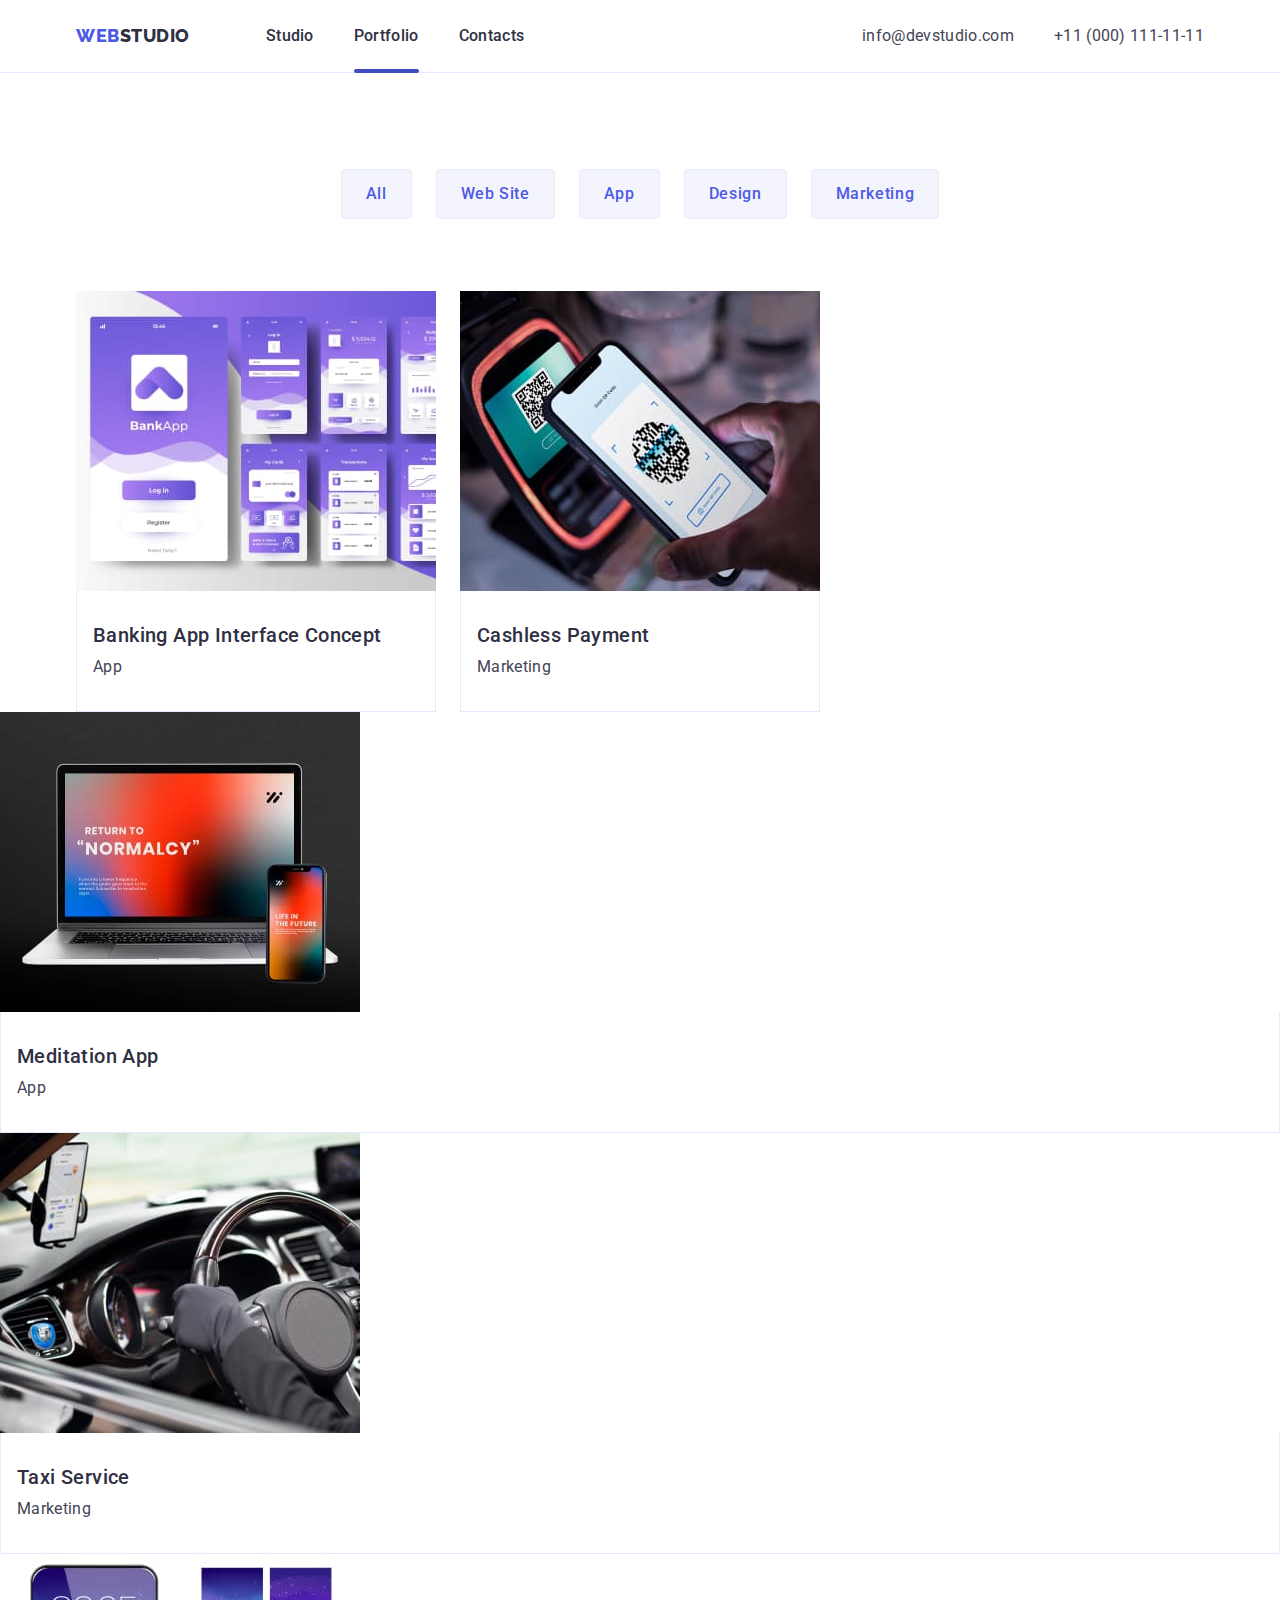
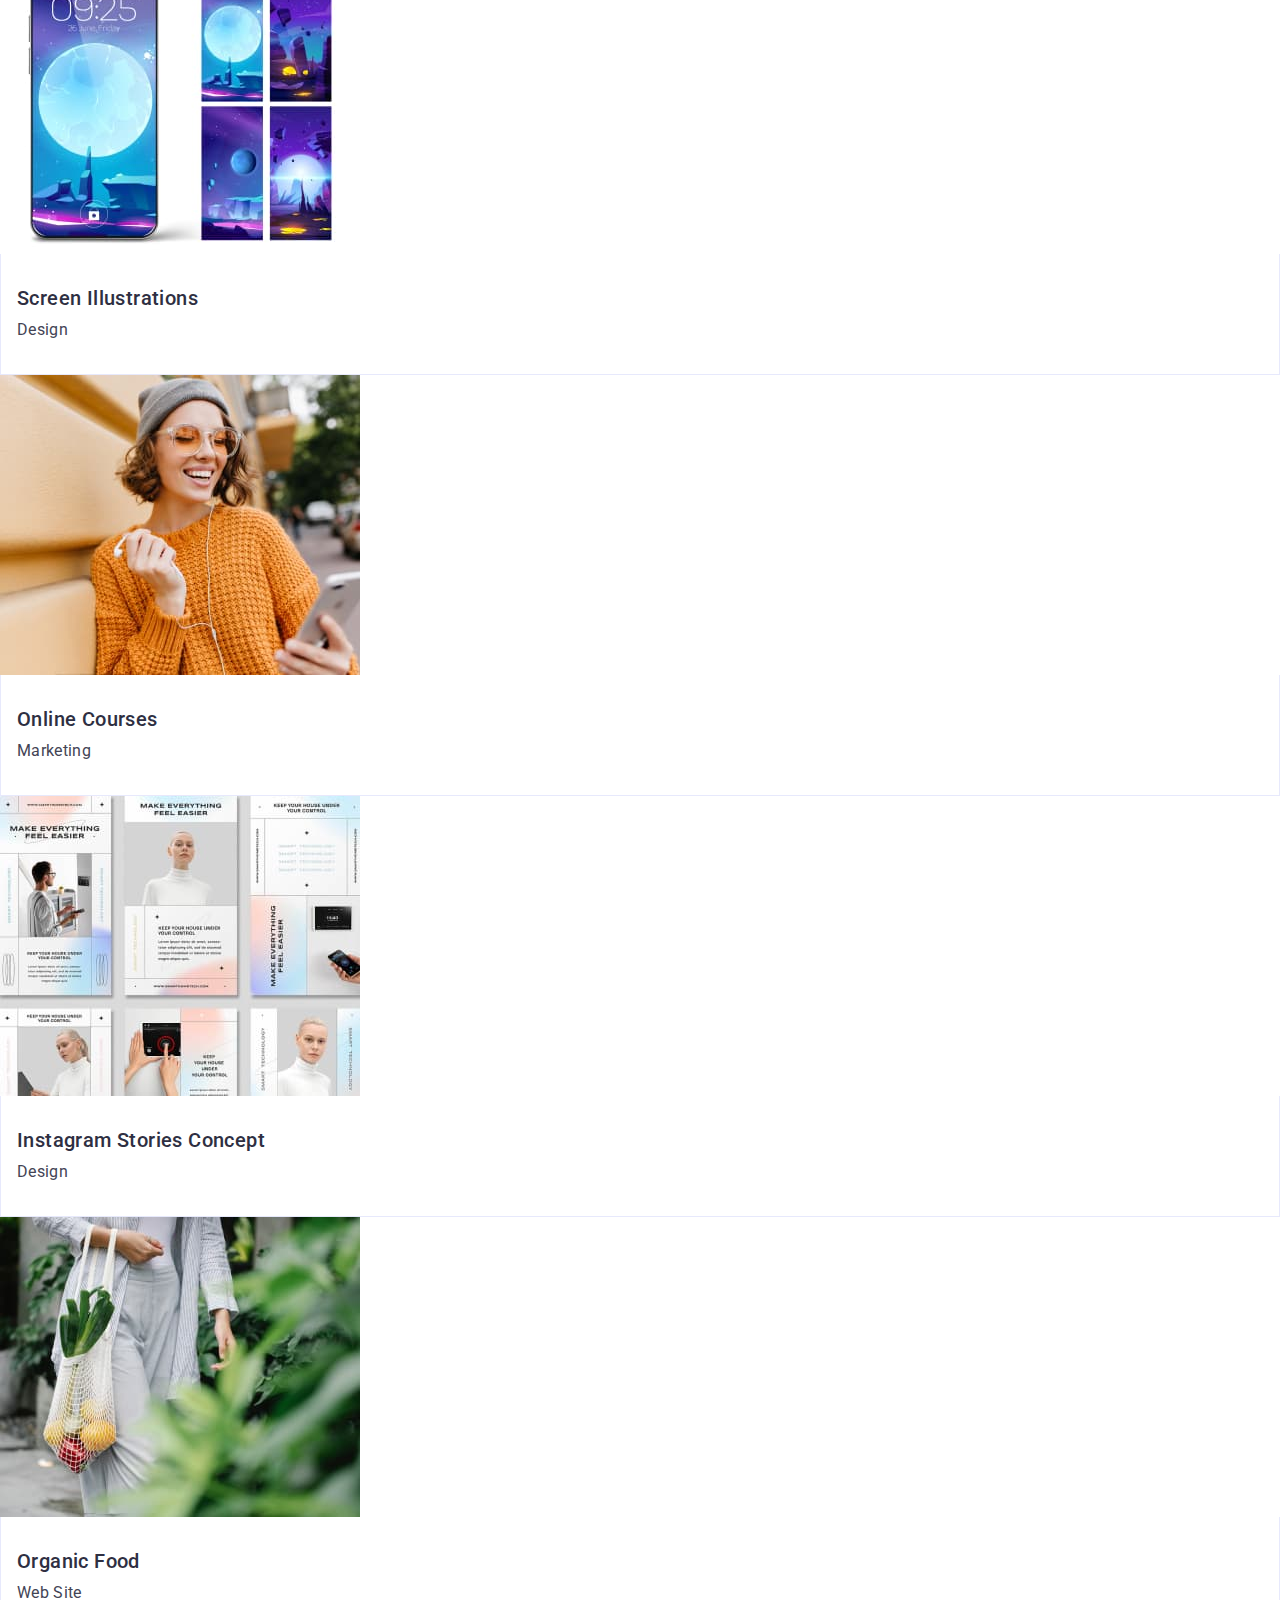
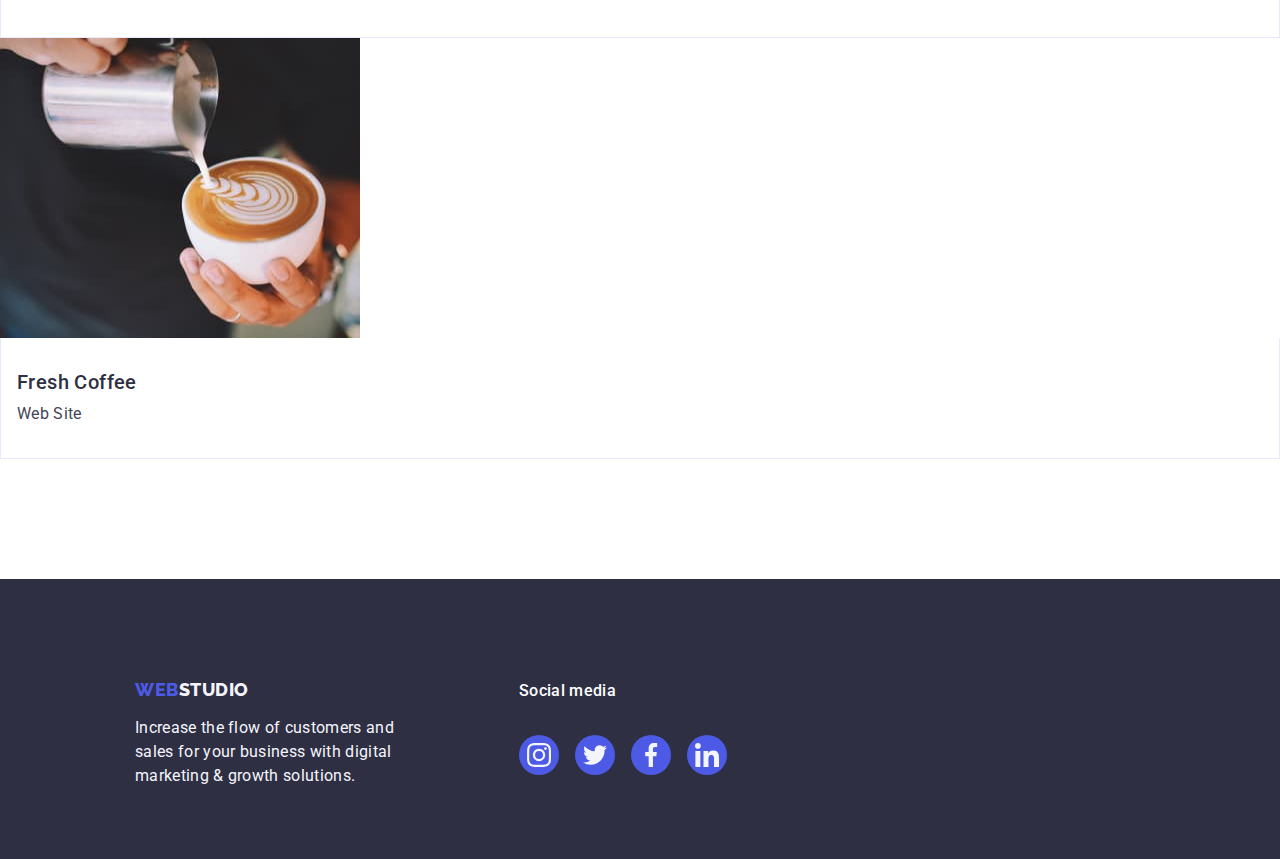
==== commit 51e6ff41: "update folio" ====
--- a/portfolio.html
+++ b/portfolio.html
@@ -86,11 +86,16 @@
             <!-- row1 -->
             <li class="menu-item">
               <a class="menu-link link" href="./app">
+                <div class="menu-block-cover">
                 <img
                   src="./images/portfolio/img.jpg"
                   alt="Banking App Interface Concept"
                   width="360"
                 />
+                <div class="menu-cover">
+                    <p class="menu-cover-text">14 Stylish and User-Friendly App Design Concepts · Task Manager App · Calorie Tracker App · Exotic Fruit Ecommerce App · Cloud Storage App
+                  </div>
+                  </div>
                 <div class="container-block">
                   <h2 class="menu-title">Banking App Interface Concept</h2>
                   <p class="menu-text">App</p>
@@ -98,19 +103,16 @@
               </a>
             </li>
             <li class="menu-item">
-              <div class="menu-block-cover">
                 <a class="menu-link link" href="./marketing">
+                  <div class="menu-block-cover">
                   <img
                     src="./images/portfolio/payment.jpg"
                     alt="Cashless Payment"
                     width="360"
                   />
                   <div class="menu-cover">
-                    <p class="menu-cover-text">
-                      14 Stylish and User-Friendly App Design Concepts · Task
-                      Manager App · Calorie Tracker App · Exotic Fruit Ecommerce
-                      App · Cloud Storage App
-                    </p>
+                    <p class="menu-cover-text">14 Stylish and User-Friendly App Design Concepts · Task Manager App · Calorie Tracker App · Exotic Fruit Ecommerce App · Cloud Storage App
+                  </div>
                   </div>
                   <div class="container-block">
                     <h2 class="menu-title">Cashless Payment</h2>
@@ -121,12 +123,17 @@
             </li>
             <li class="menu-item">
               <a class="menu-link link" href="./app">
+                <div class="menu-block-cover">
                 <img
                   src="./images/portfolio/meditation_app.jpg"
                   alt="Meditation App"
                   width="360"
                   height="420"
                 />
+                <div class="menu-cover">
+                    <p class="menu-cover-text">14 Stylish and User-Friendly App Design Concepts · Task Manager App · Calorie Tracker App · Exotic Fruit Ecommerce App · Cloud Storage App
+                  </div>
+                </div>
                 <div class="container-block">
                   <h2 class="menu-title">Meditation App</h2>
                   <p class="menu-text">App</p>
@@ -137,12 +144,17 @@
             <!-- row2 -->
             <li class="menu-item">
               <a class="menu-link link" href="./marketing">
+                <div class="menu-block-cover">
                 <img
                   src="./images/portfolio/service.jpg"
                   alt="Taxi Service"
                   width="360"
                   height="420"
                 />
+                <div class="menu-cover">
+                    <p class="menu-cover-text">14 Stylish and User-Friendly App Design Concepts · Task Manager App · Calorie Tracker App · Exotic Fruit Ecommerce App · Cloud Storage App
+                  </div>
+                </div>
                 <div class="container-block">
                   <h2 class="menu-title">Taxi Service</h2>
                   <p class="menu-text">Marketing</p>
@@ -151,12 +163,17 @@
             </li>
             <li class="menu-item">
               <a class="menu-link link" href="./design">
+                <div class="menu-block-cover">
                 <img
                   src="./images/portfolio/screen.jpg"
                   alt="Screen Illustrations"
                   width="360"
                   height="420"
                 />
+                <div class="menu-cover">
+                    <p class="menu-cover-text">14 Stylish and User-Friendly App Design Concepts · Task Manager App · Calorie Tracker App · Exotic Fruit Ecommerce App · Cloud Storage App
+                  </div>
+                </div>
                 <div class="container-block">
                   <h2 class="menu-title">Screen Illustrations</h2>
                   <p class="menu-text">Design</p>
@@ -165,12 +182,17 @@
             </li>
             <li class="menu-item">
               <a class="menu-link link" href="./marketing">
+                <div class="menu-block-cover">
                 <img
                   src="./images/portfolio/online.jpg"
                   alt="Online Courses"
                   width="360"
                   height="420"
                 />
+                <div class="menu-cover">
+                    <p class="menu-cover-text">14 Stylish and User-Friendly App Design Concepts · Task Manager App · Calorie Tracker App · Exotic Fruit Ecommerce App · Cloud Storage App
+                  </div>
+                </div>
                 <div class="container-block">
                   <h2 class="menu-title">Online Courses</h2>
                   <p class="menu-text">Marketing</p>
@@ -181,12 +203,17 @@
             <!-- row3 -->
             <li class="menu-item">
               <a class="menu-link link" href="./desing">
+                <div class="menu-block-cover">
                 <img
                   src="./images/portfolio/insta.jpg"
                   alt="Instagram Stories Concept"
                   width="360"
                   height="420"
                 />
+                <div class="menu-cover">
+                    <p class="menu-cover-text">14 Stylish and User-Friendly App Design Concepts · Task Manager App · Calorie Tracker App · Exotic Fruit Ecommerce App · Cloud Storage App
+                  </div>
+                </div>
                 <div class="container-block">
                   <h2 class="menu-title">Instagram Stories Concept</h2>
                   <p class="menu-text">Design</p>
@@ -195,12 +222,17 @@
             </li>
             <li class="menu-item">
               <a class="menu-link link" href="./web_site">
+                <div class="menu-block-cover">
                 <img
                   src="./images/portfolio/organic_food.jpg"
                   alt="Organic Food"
                   width="360"
                   height="420"
                 />
+                <div class="menu-cover">
+                    <p class="menu-cover-text">14 Stylish and User-Friendly App Design Concepts · Task Manager App · Calorie Tracker App · Exotic Fruit Ecommerce App · Cloud Storage App
+                  </div>
+                </div>
                 <div class="container-block">
                   <h2 class="menu-title">Organic Food</h2>
                   <p class="menu-text">Web Site</p>
@@ -209,12 +241,17 @@
             </li>
             <li class="menu-item">
               <a class="menu-link link" href="./web_site">
+                <div class="menu-block-cover">
                 <img
                   src="./images/portfolio/coffee.jpg"
                   alt="Fresh Coffee"
                   width="360"
                   height="420"
                 />
+                <div class="menu-cover">
+                    <p class="menu-cover-text">14 Stylish and User-Friendly App Design Concepts · Task Manager App · Calorie Tracker App · Exotic Fruit Ecommerce App · Cloud Storage App
+                  </div>
+              </div>
                 <div class="container-block">
                   <h2 class="menu-title">Fresh Coffee</h2>
                   <p class="menu-text">Web Site</p>
@@ -227,14 +264,49 @@
     </main>
 
     <footer class="footer">
-      <div class="container">
-        <a class="footer-logo link" href="./index.html">
-          Web<span class="footer-st">Studio</span></a
-        >
-        <p class="footer-text">
-          Increase the flow of customers and sales for your business with
-          digital marketing & growth solutions.
-        </p>
+      <div class="container footer-container">
+        <div class="container-logo">
+          <a class="footer-logo link" href="./index.html">
+            Web<span class="footer-st">Studio</span></a
+          >
+          <p class="footer-text">
+            Increase the flow of customers and sales for your business with
+            digital marketing & growth solutions.
+          </p>
+        </div>
+        <div class="footer-icons-container">
+          <p class="footer-subtitle">Social media</p>
+          <ul class="footer-list list">
+            <li class="footer-items">
+              <a class="footer-icons link" href="#">
+                <svg class="footer-icon" width="24" height="24">
+                  <use href="./images/icons.svg#icon-instagram-2"></use>
+                </svg>
+              </a>
+            </li>
+            <li class="footer-items">
+              <a class="footer-icons link" href="#">
+                <svg class="footer-icon" width="24" height="24">
+                  <use href="./images/icons.svg#icon-twitter-1"></use>
+                </svg>
+              </a>
+            </li>
+            <li class="footer-items">
+              <a class="footer-icons link" href="#">
+                <svg class="footer-icon" width="24" height="24">
+                  <use href="./images/icons.svg#icon-facebook-1"></use>
+                </svg>
+              </a>
+            </li>
+            <li class="footer-items">
+              <a class="footer-icons link" href="#">
+                <svg class="footer-icon" width="24" height="24">
+                  <use href="./images/icons.svg#icon-linkedin-1"></use>
+                </svg>
+              </a>
+            </li>
+          </ul>
+        </div>
       </div>
     </footer>
   </body>
--- a/css/styles.css
+++ b/css/styles.css
@@ -610,7 +610,10 @@
   padding: 12px 24px;
   border: 1px solid var(--color-standard-border);
   border-radius: 4px;
-  transition: color 250ms cubic-bezier(0.4, 0, 0.2, 1);
+  transition: color 250ms cubic-bezier(0.4, 0, 0.2, 1),
+    background-color 250ms cubic-bezier(0.4, 0, 0.2, 1),
+    border-color 250ms cubic-bezier(0.4, 0, 0.2, 1),
+    box-shadow 250ms cubic-bezier(0.4, 0, 0.2, 1);
 }
 
 .menu-bt:hover,
@@ -634,9 +637,13 @@
   width: calc(100%-48px) / 3;
 }
 
-.menu-item:hover {
+/* .menu-item:hover {
   box-shadow: 0px 3px 1px rgba(0, 0, 0, 0.1), 0px 2px 1px rgba(0, 0, 0, 0.08),
     0px 2px 2px rgba(0, 0, 0, 0.12);
+} */
+
+.menu-link {
+  transition: box-shadow 250ms cubic-bezier(0.4, 0, 0.2, 1);
 }
 
 .menu-title {
@@ -672,13 +679,21 @@
   transform: translateY(100%);
   transition: transform 250ms cubic-bezier(0.4, 0, 0.2, 1);
 }
+.menu-link:hover .menu-cover-text .menu-link:focus .menu-cover-text {
+  transform: translateY(0%);
+}
 
 .menu-cover-text {
   font-size: 16px;
   line-height: 1.5;
   letter-spacing: 0.02em;
   color: var(--color-footer);
-  padding: 40px 32px 164px;
+  padding: 40px 32px;
+  background-color: #4d5ae5;
+  width: 100%;
+  height: 100%;
+  transform: translateY(100%);
+  transition: transform 250ms cubic-bezier(0.4, 0, 0.2, 1);
 }
 
 .container-block {
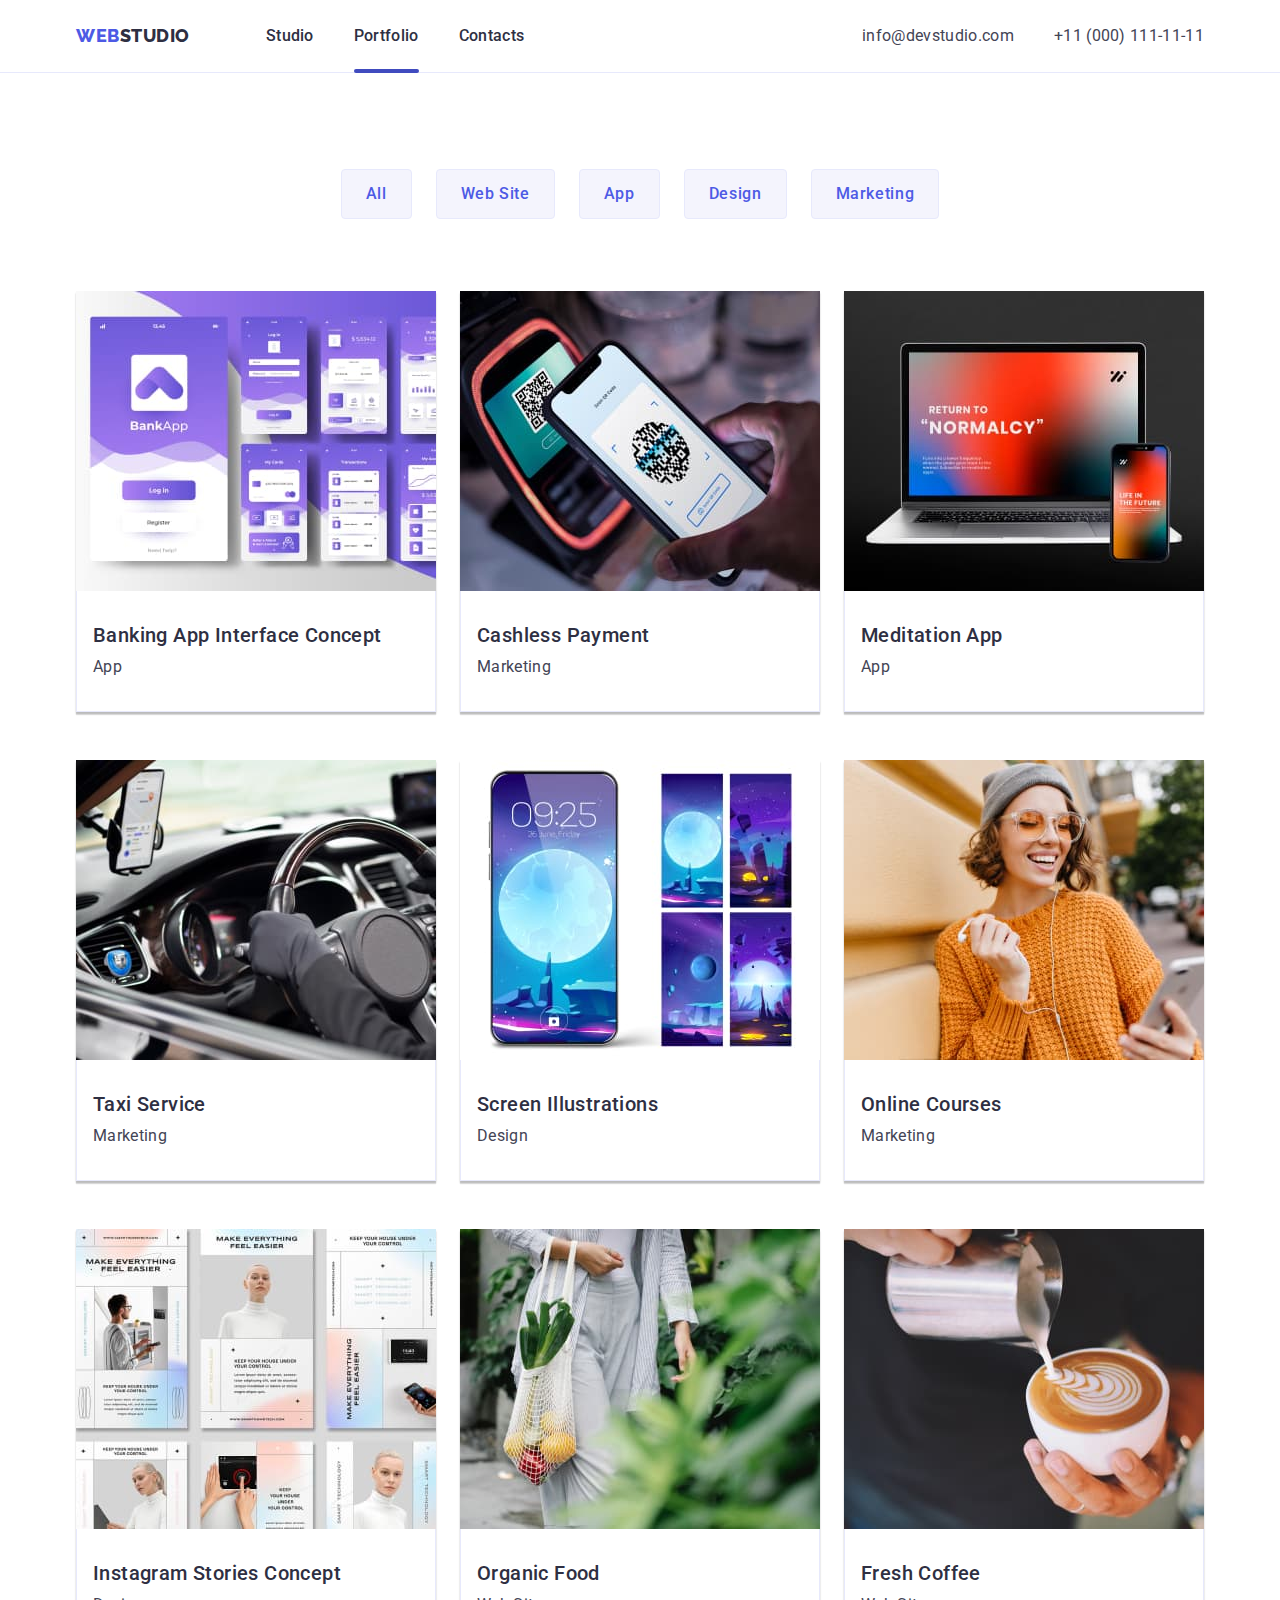
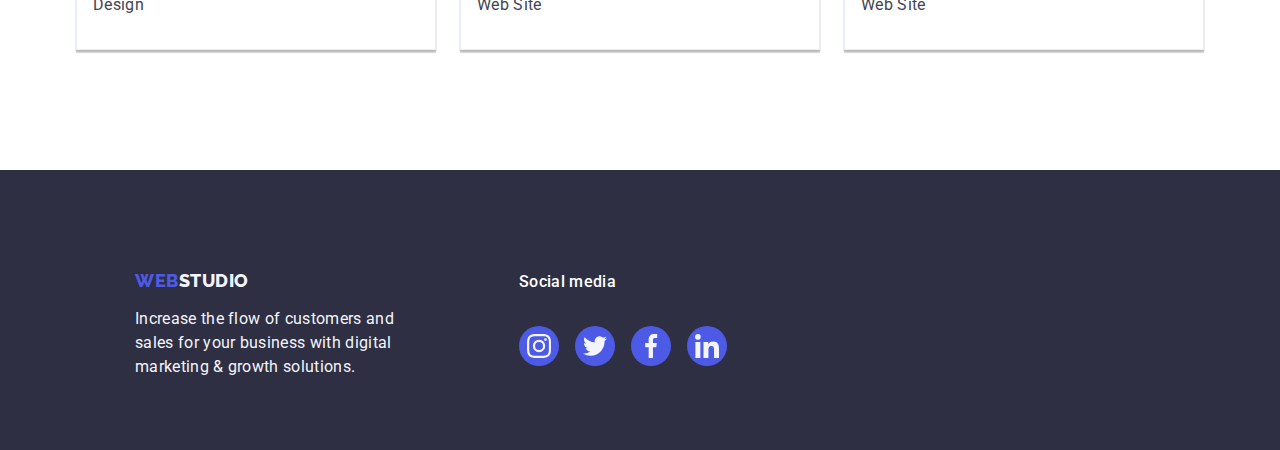
==== commit dfa95282: "update" ====
--- a/portfolio.html
+++ b/portfolio.html
@@ -87,15 +87,19 @@
             <li class="menu-item">
               <a class="menu-link link" href="./app">
                 <div class="menu-block-cover">
-                <img
-                  src="./images/portfolio/img.jpg"
-                  alt="Banking App Interface Concept"
-                  width="360"
-                />
-                <div class="menu-cover">
-                    <p class="menu-cover-text">14 Stylish and User-Friendly App Design Concepts · Task Manager App · Calorie Tracker App · Exotic Fruit Ecommerce App · Cloud Storage App
-                  </div>
-                  </div>
+                  <img
+                    src="./images/portfolio/img.jpg"
+                    alt="Banking App Interface Concept"
+                    width="360"
+                  />
+                  <div class="menu-cover">
+                    <p class="menu-cover-text">
+                      14 Stylish and User-Friendly App Design Concepts · Task
+                      Manager App · Calorie Tracker App · Exotic Fruit Ecommerce
+                      App · Cloud Storage App
+                    </p>
+                  </div>
+                </div>
                 <div class="container-block">
                   <h2 class="menu-title">Banking App Interface Concept</h2>
                   <p class="menu-text">App</p>
@@ -103,35 +107,42 @@
               </a>
             </li>
             <li class="menu-item">
-                <a class="menu-link link" href="./marketing">
-                  <div class="menu-block-cover">
+              <a class="menu-link link" href="./marketing">
+                <div class="menu-block-cover">
                   <img
                     src="./images/portfolio/payment.jpg"
                     alt="Cashless Payment"
                     width="360"
                   />
                   <div class="menu-cover">
-                    <p class="menu-cover-text">14 Stylish and User-Friendly App Design Concepts · Task Manager App · Calorie Tracker App · Exotic Fruit Ecommerce App · Cloud Storage App
-                  </div>
-                  </div>
-                  <div class="container-block">
-                    <h2 class="menu-title">Cashless Payment</h2>
-                    <p class="menu-text">Marketing</p>
-                  </div>
-                </a>
-              </div>
+                    <p class="menu-cover-text">
+                      14 Stylish and User-Friendly App Design Concepts · Task
+                      Manager App · Calorie Tracker App · Exotic Fruit Ecommerce
+                      App · Cloud Storage App
+                    </p>
+                  </div>
+                </div>
+                <div class="container-block">
+                  <h2 class="menu-title">Cashless Payment</h2>
+                  <p class="menu-text">Marketing</p>
+                </div>
+              </a>
             </li>
             <li class="menu-item">
               <a class="menu-link link" href="./app">
                 <div class="menu-block-cover">
-                <img
-                  src="./images/portfolio/meditation_app.jpg"
-                  alt="Meditation App"
-                  width="360"
-                  height="420"
-                />
-                <div class="menu-cover">
-                    <p class="menu-cover-text">14 Stylish and User-Friendly App Design Concepts · Task Manager App · Calorie Tracker App · Exotic Fruit Ecommerce App · Cloud Storage App
+                  <img
+                    src="./images/portfolio/meditation_app.jpg"
+                    alt="Meditation App"
+                    width="360"
+                    height="420"
+                  />
+                  <div class="menu-cover">
+                    <p class="menu-cover-text">
+                      14 Stylish and User-Friendly App Design Concepts · Task
+                      Manager App · Calorie Tracker App · Exotic Fruit Ecommerce
+                      App · Cloud Storage App
+                    </p>
                   </div>
                 </div>
                 <div class="container-block">
@@ -145,14 +156,18 @@
             <li class="menu-item">
               <a class="menu-link link" href="./marketing">
                 <div class="menu-block-cover">
-                <img
-                  src="./images/portfolio/service.jpg"
-                  alt="Taxi Service"
-                  width="360"
-                  height="420"
-                />
-                <div class="menu-cover">
-                    <p class="menu-cover-text">14 Stylish and User-Friendly App Design Concepts · Task Manager App · Calorie Tracker App · Exotic Fruit Ecommerce App · Cloud Storage App
+                  <img
+                    src="./images/portfolio/service.jpg"
+                    alt="Taxi Service"
+                    width="360"
+                    height="420"
+                  />
+                  <div class="menu-cover">
+                    <p class="menu-cover-text">
+                      14 Stylish and User-Friendly App Design Concepts · Task
+                      Manager App · Calorie Tracker App · Exotic Fruit Ecommerce
+                      App · Cloud Storage App
+                    </p>
                   </div>
                 </div>
                 <div class="container-block">
@@ -164,14 +179,18 @@
             <li class="menu-item">
               <a class="menu-link link" href="./design">
                 <div class="menu-block-cover">
-                <img
-                  src="./images/portfolio/screen.jpg"
-                  alt="Screen Illustrations"
-                  width="360"
-                  height="420"
-                />
-                <div class="menu-cover">
-                    <p class="menu-cover-text">14 Stylish and User-Friendly App Design Concepts · Task Manager App · Calorie Tracker App · Exotic Fruit Ecommerce App · Cloud Storage App
+                  <img
+                    src="./images/portfolio/screen.jpg"
+                    alt="Screen Illustrations"
+                    width="360"
+                    height="420"
+                  />
+                  <div class="menu-cover">
+                    <p class="menu-cover-text">
+                      14 Stylish and User-Friendly App Design Concepts · Task
+                      Manager App · Calorie Tracker App · Exotic Fruit Ecommerce
+                      App · Cloud Storage App
+                    </p>
                   </div>
                 </div>
                 <div class="container-block">
@@ -183,14 +202,18 @@
             <li class="menu-item">
               <a class="menu-link link" href="./marketing">
                 <div class="menu-block-cover">
-                <img
-                  src="./images/portfolio/online.jpg"
-                  alt="Online Courses"
-                  width="360"
-                  height="420"
-                />
-                <div class="menu-cover">
-                    <p class="menu-cover-text">14 Stylish and User-Friendly App Design Concepts · Task Manager App · Calorie Tracker App · Exotic Fruit Ecommerce App · Cloud Storage App
+                  <img
+                    src="./images/portfolio/online.jpg"
+                    alt="Online Courses"
+                    width="360"
+                    height="420"
+                  />
+                  <div class="menu-cover">
+                    <p class="menu-cover-text">
+                      14 Stylish and User-Friendly App Design Concepts · Task
+                      Manager App · Calorie Tracker App · Exotic Fruit Ecommerce
+                      App · Cloud Storage App
+                    </p>
                   </div>
                 </div>
                 <div class="container-block">
@@ -204,14 +227,18 @@
             <li class="menu-item">
               <a class="menu-link link" href="./desing">
                 <div class="menu-block-cover">
-                <img
-                  src="./images/portfolio/insta.jpg"
-                  alt="Instagram Stories Concept"
-                  width="360"
-                  height="420"
-                />
-                <div class="menu-cover">
-                    <p class="menu-cover-text">14 Stylish and User-Friendly App Design Concepts · Task Manager App · Calorie Tracker App · Exotic Fruit Ecommerce App · Cloud Storage App
+                  <img
+                    src="./images/portfolio/insta.jpg"
+                    alt="Instagram Stories Concept"
+                    width="360"
+                    height="420"
+                  />
+                  <div class="menu-cover">
+                    <p class="menu-cover-text">
+                      14 Stylish and User-Friendly App Design Concepts · Task
+                      Manager App · Calorie Tracker App · Exotic Fruit Ecommerce
+                      App · Cloud Storage App
+                    </p>
                   </div>
                 </div>
                 <div class="container-block">
@@ -223,14 +250,18 @@
             <li class="menu-item">
               <a class="menu-link link" href="./web_site">
                 <div class="menu-block-cover">
-                <img
-                  src="./images/portfolio/organic_food.jpg"
-                  alt="Organic Food"
-                  width="360"
-                  height="420"
-                />
-                <div class="menu-cover">
-                    <p class="menu-cover-text">14 Stylish and User-Friendly App Design Concepts · Task Manager App · Calorie Tracker App · Exotic Fruit Ecommerce App · Cloud Storage App
+                  <img
+                    src="./images/portfolio/organic_food.jpg"
+                    alt="Organic Food"
+                    width="360"
+                    height="420"
+                  />
+                  <div class="menu-cover">
+                    <p class="menu-cover-text">
+                      14 Stylish and User-Friendly App Design Concepts · Task
+                      Manager App · Calorie Tracker App · Exotic Fruit Ecommerce
+                      App · Cloud Storage App
+                    </p>
                   </div>
                 </div>
                 <div class="container-block">
@@ -242,16 +273,20 @@
             <li class="menu-item">
               <a class="menu-link link" href="./web_site">
                 <div class="menu-block-cover">
-                <img
-                  src="./images/portfolio/coffee.jpg"
-                  alt="Fresh Coffee"
-                  width="360"
-                  height="420"
-                />
-                <div class="menu-cover">
-                    <p class="menu-cover-text">14 Stylish and User-Friendly App Design Concepts · Task Manager App · Calorie Tracker App · Exotic Fruit Ecommerce App · Cloud Storage App
-                  </div>
-              </div>
+                  <img
+                    src="./images/portfolio/coffee.jpg"
+                    alt="Fresh Coffee"
+                    width="360"
+                    height="420"
+                  />
+                  <div class="menu-cover">
+                    <p class="menu-cover-text">
+                      14 Stylish and User-Friendly App Design Concepts · Task
+                      Manager App · Calorie Tracker App · Exotic Fruit Ecommerce
+                      App · Cloud Storage App
+                    </p>
+                  </div>
+                </div>
                 <div class="container-block">
                   <h2 class="menu-title">Fresh Coffee</h2>
                   <p class="menu-text">Web Site</p>
--- a/css/styles.css
+++ b/css/styles.css
@@ -401,11 +401,14 @@
   border: 1px solid #8e8f99;
   color: var(--color-icon);
   display: flex;
-  justify-items: center;
+  justify-content: center;
   width: 100%;
   height: 100%;
   padding: 16px 32px;
   border-radius: 4px;
+  align-items: center;
+  transition: border-color 250ms cubic-bezier(0.4, 0, 0.2, 1),
+    color 250ms cubic-bezier(0.4, 0, 0.2, 1);
 }
 
 .customers-list {
@@ -423,8 +426,8 @@
 }
 
 .customers-link:hover {
-  border-color: var(--color-button);
-  color: var(--color-button);
+  border-color: #404bbf;
+  color: #404bbf;
 }
 
 /*! --------------FOOTER---------------- */
@@ -487,7 +490,7 @@
 }
 .footer-icons {
   display: flex;
-  justify-items: center;
+  justify-content: center;
   align-items: center;
   border-radius: 50%;
   width: 100%;
@@ -637,13 +640,11 @@
   width: calc(100%-48px) / 3;
 }
 
-/* .menu-item:hover {
+.menu-link {
+  transition: box-shadow 250ms cubic-bezier(0.4, 0, 0.2, 1);
+  display: block;
   box-shadow: 0px 3px 1px rgba(0, 0, 0, 0.1), 0px 2px 1px rgba(0, 0, 0, 0.08),
     0px 2px 2px rgba(0, 0, 0, 0.12);
-} */
-
-.menu-link {
-  transition: box-shadow 250ms cubic-bezier(0.4, 0, 0.2, 1);
 }
 
 .menu-title {
@@ -737,7 +738,7 @@
   top: 24px;
   cursor: pointer;
   display: flex;
-  justify-items: center;
+  justify-content: center;
   align-items: center;
   padding: 0;
   transition: background-color 250ms cubic-bezier(0.4, 0, 0.2, 1),
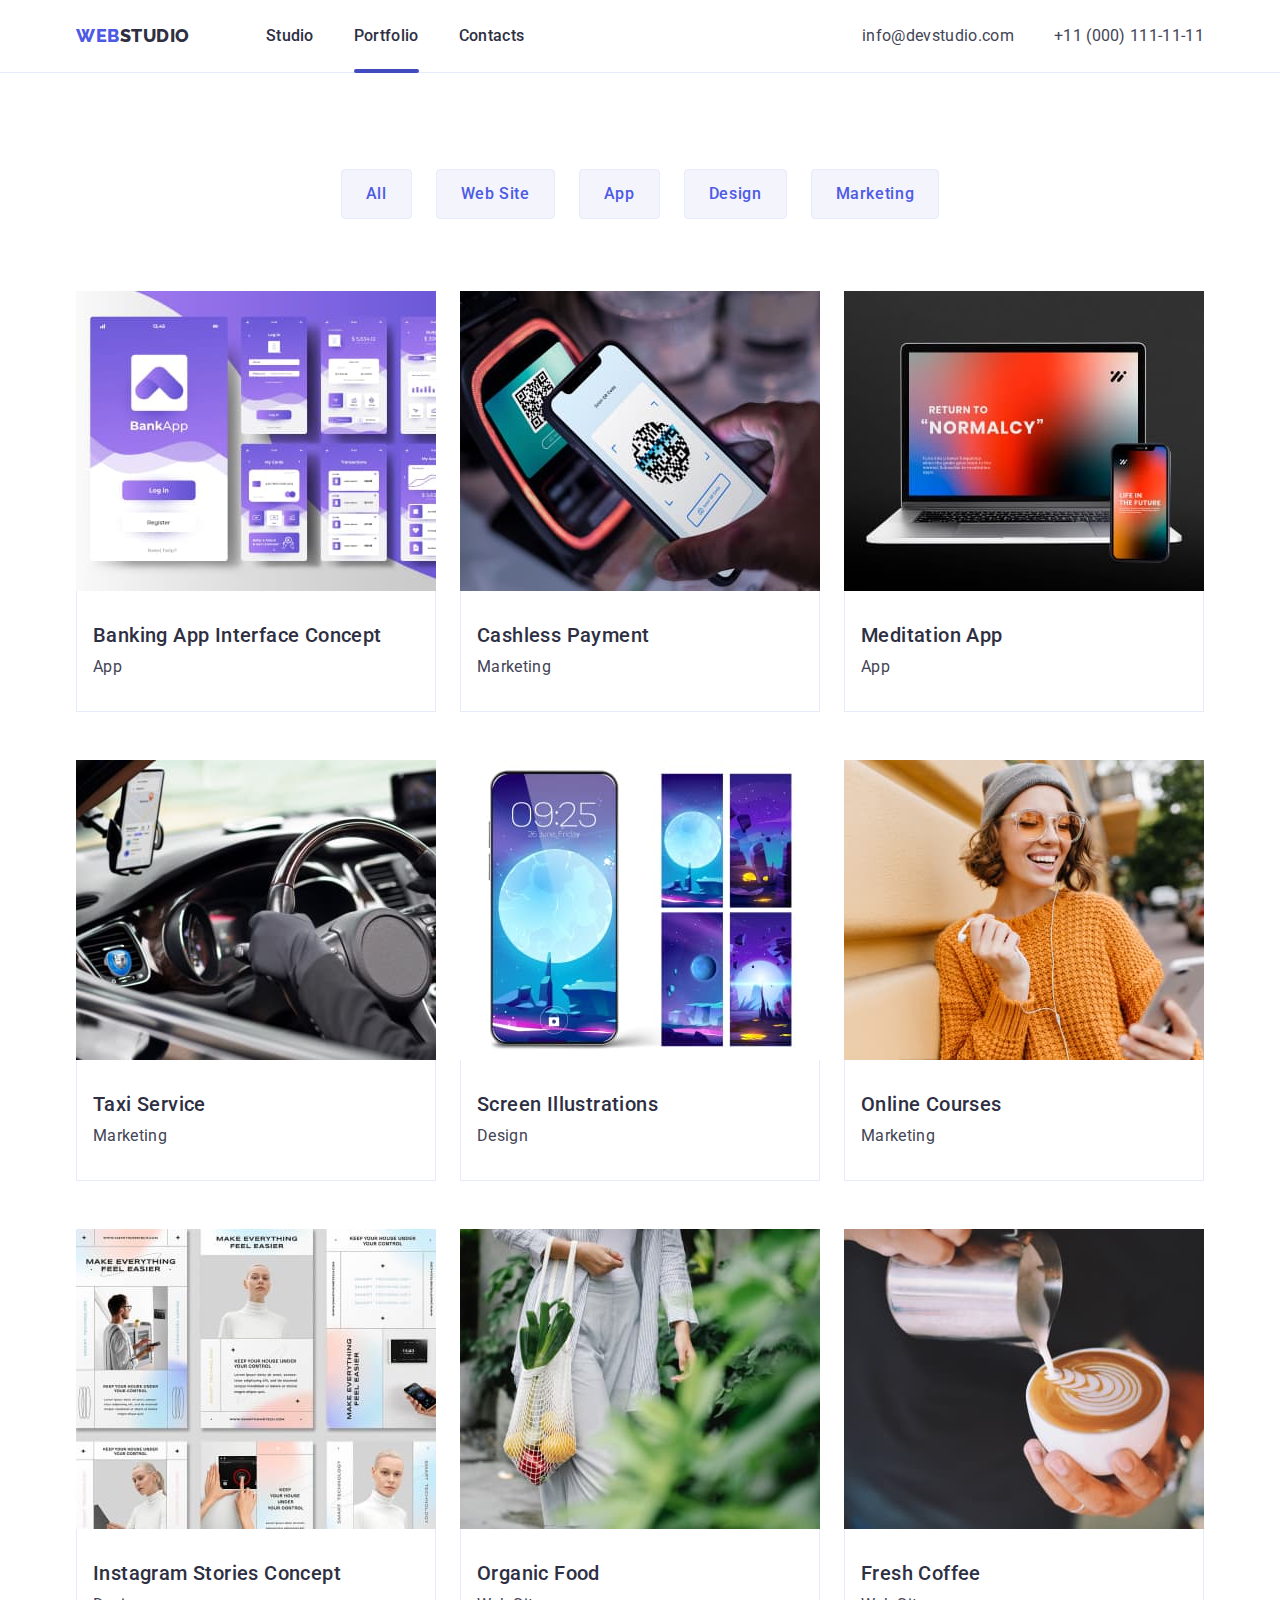
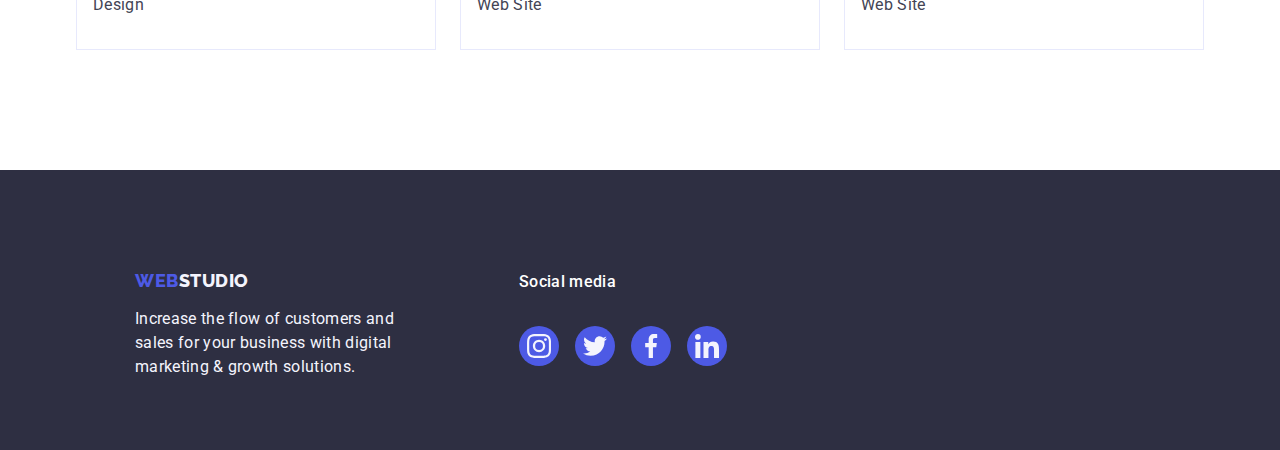
==== commit 595402f0: "update" ====
--- a/portfolio.html
+++ b/portfolio.html
@@ -31,7 +31,7 @@
               <a class="folio-menu-link link" href="./index.html">Studio </a>
             </li>
             <li class="folio-menu-item">
-              <a class="folio-menu-link current link" href="./portfolio.html"
+              <a class="folio-menu-link link current" href="./portfolio.html"
                 >Portfolio
               </a>
             </li>
@@ -92,13 +92,11 @@
                     alt="Banking App Interface Concept"
                     width="360"
                   />
-                  <div class="menu-cover">
-                    <p class="menu-cover-text">
-                      14 Stylish and User-Friendly App Design Concepts · Task
-                      Manager App · Calorie Tracker App · Exotic Fruit Ecommerce
-                      App · Cloud Storage App
-                    </p>
-                  </div>
+                  <p class="menu-cover-text">
+                    14 Stylish and User-Friendly App Design Concepts · Task
+                    Manager App · Calorie Tracker App · Exotic Fruit Ecommerce
+                    App · Cloud Storage App
+                  </p>
                 </div>
                 <div class="container-block">
                   <h2 class="menu-title">Banking App Interface Concept</h2>
@@ -114,13 +112,11 @@
                     alt="Cashless Payment"
                     width="360"
                   />
-                  <div class="menu-cover">
-                    <p class="menu-cover-text">
-                      14 Stylish and User-Friendly App Design Concepts · Task
-                      Manager App · Calorie Tracker App · Exotic Fruit Ecommerce
-                      App · Cloud Storage App
-                    </p>
-                  </div>
+                  <p class="menu-cover-text">
+                    14 Stylish and User-Friendly App Design Concepts · Task
+                    Manager App · Calorie Tracker App · Exotic Fruit Ecommerce
+                    App · Cloud Storage App
+                  </p>
                 </div>
                 <div class="container-block">
                   <h2 class="menu-title">Cashless Payment</h2>
@@ -137,13 +133,12 @@
                     width="360"
                     height="420"
                   />
-                  <div class="menu-cover">
-                    <p class="menu-cover-text">
-                      14 Stylish and User-Friendly App Design Concepts · Task
-                      Manager App · Calorie Tracker App · Exotic Fruit Ecommerce
-                      App · Cloud Storage App
-                    </p>
-                  </div>
+
+                  <p class="menu-cover-text">
+                    14 Stylish and User-Friendly App Design Concepts · Task
+                    Manager App · Calorie Tracker App · Exotic Fruit Ecommerce
+                    App · Cloud Storage App
+                  </p>
                 </div>
                 <div class="container-block">
                   <h2 class="menu-title">Meditation App</h2>
@@ -162,13 +157,11 @@
                     width="360"
                     height="420"
                   />
-                  <div class="menu-cover">
-                    <p class="menu-cover-text">
-                      14 Stylish and User-Friendly App Design Concepts · Task
-                      Manager App · Calorie Tracker App · Exotic Fruit Ecommerce
-                      App · Cloud Storage App
-                    </p>
-                  </div>
+                  <p class="menu-cover-text">
+                    14 Stylish and User-Friendly App Design Concepts · Task
+                    Manager App · Calorie Tracker App · Exotic Fruit Ecommerce
+                    App · Cloud Storage App
+                  </p>
                 </div>
                 <div class="container-block">
                   <h2 class="menu-title">Taxi Service</h2>
@@ -185,13 +178,11 @@
                     width="360"
                     height="420"
                   />
-                  <div class="menu-cover">
-                    <p class="menu-cover-text">
-                      14 Stylish and User-Friendly App Design Concepts · Task
-                      Manager App · Calorie Tracker App · Exotic Fruit Ecommerce
-                      App · Cloud Storage App
-                    </p>
-                  </div>
+                  <p class="menu-cover-text">
+                    14 Stylish and User-Friendly App Design Concepts · Task
+                    Manager App · Calorie Tracker App · Exotic Fruit Ecommerce
+                    App · Cloud Storage App
+                  </p>
                 </div>
                 <div class="container-block">
                   <h2 class="menu-title">Screen Illustrations</h2>
@@ -208,13 +199,11 @@
                     width="360"
                     height="420"
                   />
-                  <div class="menu-cover">
-                    <p class="menu-cover-text">
-                      14 Stylish and User-Friendly App Design Concepts · Task
-                      Manager App · Calorie Tracker App · Exotic Fruit Ecommerce
-                      App · Cloud Storage App
-                    </p>
-                  </div>
+                  <p class="menu-cover-text">
+                    14 Stylish and User-Friendly App Design Concepts · Task
+                    Manager App · Calorie Tracker App · Exotic Fruit Ecommerce
+                    App · Cloud Storage App
+                  </p>
                 </div>
                 <div class="container-block">
                   <h2 class="menu-title">Online Courses</h2>
@@ -233,13 +222,11 @@
                     width="360"
                     height="420"
                   />
-                  <div class="menu-cover">
-                    <p class="menu-cover-text">
-                      14 Stylish and User-Friendly App Design Concepts · Task
-                      Manager App · Calorie Tracker App · Exotic Fruit Ecommerce
-                      App · Cloud Storage App
-                    </p>
-                  </div>
+                  <p class="menu-cover-text">
+                    14 Stylish and User-Friendly App Design Concepts · Task
+                    Manager App · Calorie Tracker App · Exotic Fruit Ecommerce
+                    App · Cloud Storage App
+                  </p>
                 </div>
                 <div class="container-block">
                   <h2 class="menu-title">Instagram Stories Concept</h2>
@@ -256,13 +243,11 @@
                     width="360"
                     height="420"
                   />
-                  <div class="menu-cover">
-                    <p class="menu-cover-text">
-                      14 Stylish and User-Friendly App Design Concepts · Task
-                      Manager App · Calorie Tracker App · Exotic Fruit Ecommerce
-                      App · Cloud Storage App
-                    </p>
-                  </div>
+                  <p class="menu-cover-text">
+                    14 Stylish and User-Friendly App Design Concepts · Task
+                    Manager App · Calorie Tracker App · Exotic Fruit Ecommerce
+                    App · Cloud Storage App
+                  </p>
                 </div>
                 <div class="container-block">
                   <h2 class="menu-title">Organic Food</h2>
@@ -279,13 +264,11 @@
                     width="360"
                     height="420"
                   />
-                  <div class="menu-cover">
-                    <p class="menu-cover-text">
-                      14 Stylish and User-Friendly App Design Concepts · Task
-                      Manager App · Calorie Tracker App · Exotic Fruit Ecommerce
-                      App · Cloud Storage App
-                    </p>
-                  </div>
+                  <p class="menu-cover-text">
+                    14 Stylish and User-Friendly App Design Concepts · Task
+                    Manager App · Calorie Tracker App · Exotic Fruit Ecommerce
+                    App · Cloud Storage App
+                  </p>
                 </div>
                 <div class="container-block">
                   <h2 class="menu-title">Fresh Coffee</h2>
--- a/css/styles.css
+++ b/css/styles.css
@@ -109,8 +109,8 @@
 }
 
 .current {
+  color: #404bbf;
   position: relative;
-  color: var(--color-button);
 }
 
 .current::after {
@@ -228,7 +228,7 @@
 .table-icons {
   display: flex;
   align-items: center;
-  justify-items: center;
+  justify-content: center;
   height: 112px;
   background-color: var(--color-footer);
   border-radius: 4px;
@@ -310,7 +310,7 @@
 }
 
 .container-card {
-  padding: 32px 16px;
+  padding: 32px 0;
 }
 
 .team-title {
@@ -376,10 +376,6 @@
 
 .container-icon {
   fill: var(--color-footer);
-}
-
-.container-icons {
-  padding: 32px 0;
 }
 
 /* !----------------CUSTOMERS----------- */
@@ -425,7 +421,8 @@
   fill: currentColor;
 }
 
-.customers-link:hover {
+.customers-link:hover,
+.customers-link:focus {
   border-color: #404bbf;
   color: #404bbf;
 }
@@ -497,6 +494,10 @@
   height: 100%;
   background-color: var(--text-logo);
   padding: 8px;
+  transition: background-color 250ms cubic-bezier(0.4, 0, 0.2, 1);
+}
+.footer-icon {
+  fill: var(--color-footer);
 }
 
 .footer-icons:hover,
@@ -643,8 +644,13 @@
 .menu-link {
   transition: box-shadow 250ms cubic-bezier(0.4, 0, 0.2, 1);
   display: block;
-  box-shadow: 0px 3px 1px rgba(0, 0, 0, 0.1), 0px 2px 1px rgba(0, 0, 0, 0.08),
-    0px 2px 2px rgba(0, 0, 0, 0.12);
+}
+
+.menu-link:hover,
+.menu-link:focus {
+  box-shadow: 0px 1px 6px rgba(46, 47, 66, 0.08),
+    0px 1px 1px rgba(46, 47, 66, 0.16), 0px 2px 1px rgba(46, 47, 66, 0.08);
+  transform: translateY(0%);
 }
 
 .menu-title {
@@ -662,8 +668,8 @@
   color: var(--color-text);
 }
 
-.menu-item:hover .menu-cover {
-  transform: translate(0);
+.menu-link:hover .menu-cover-text .menu-link:focus .menu-cover-text {
+  transform: translateY(0%);
 }
 
 .menu-block-cover {
@@ -671,20 +677,9 @@
   overflow: hidden;
 }
 
-.menu-cover {
+.menu-cover-text {
   position: absolute;
-  background-color: var(--text-logo);
   top: 0;
-  left: 0;
-  height: 100%;
-  transform: translateY(100%);
-  transition: transform 250ms cubic-bezier(0.4, 0, 0.2, 1);
-}
-.menu-link:hover .menu-cover-text .menu-link:focus .menu-cover-text {
-  transform: translateY(0%);
-}
-
-.menu-cover-text {
   font-size: 16px;
   line-height: 1.5;
   letter-spacing: 0.02em;
